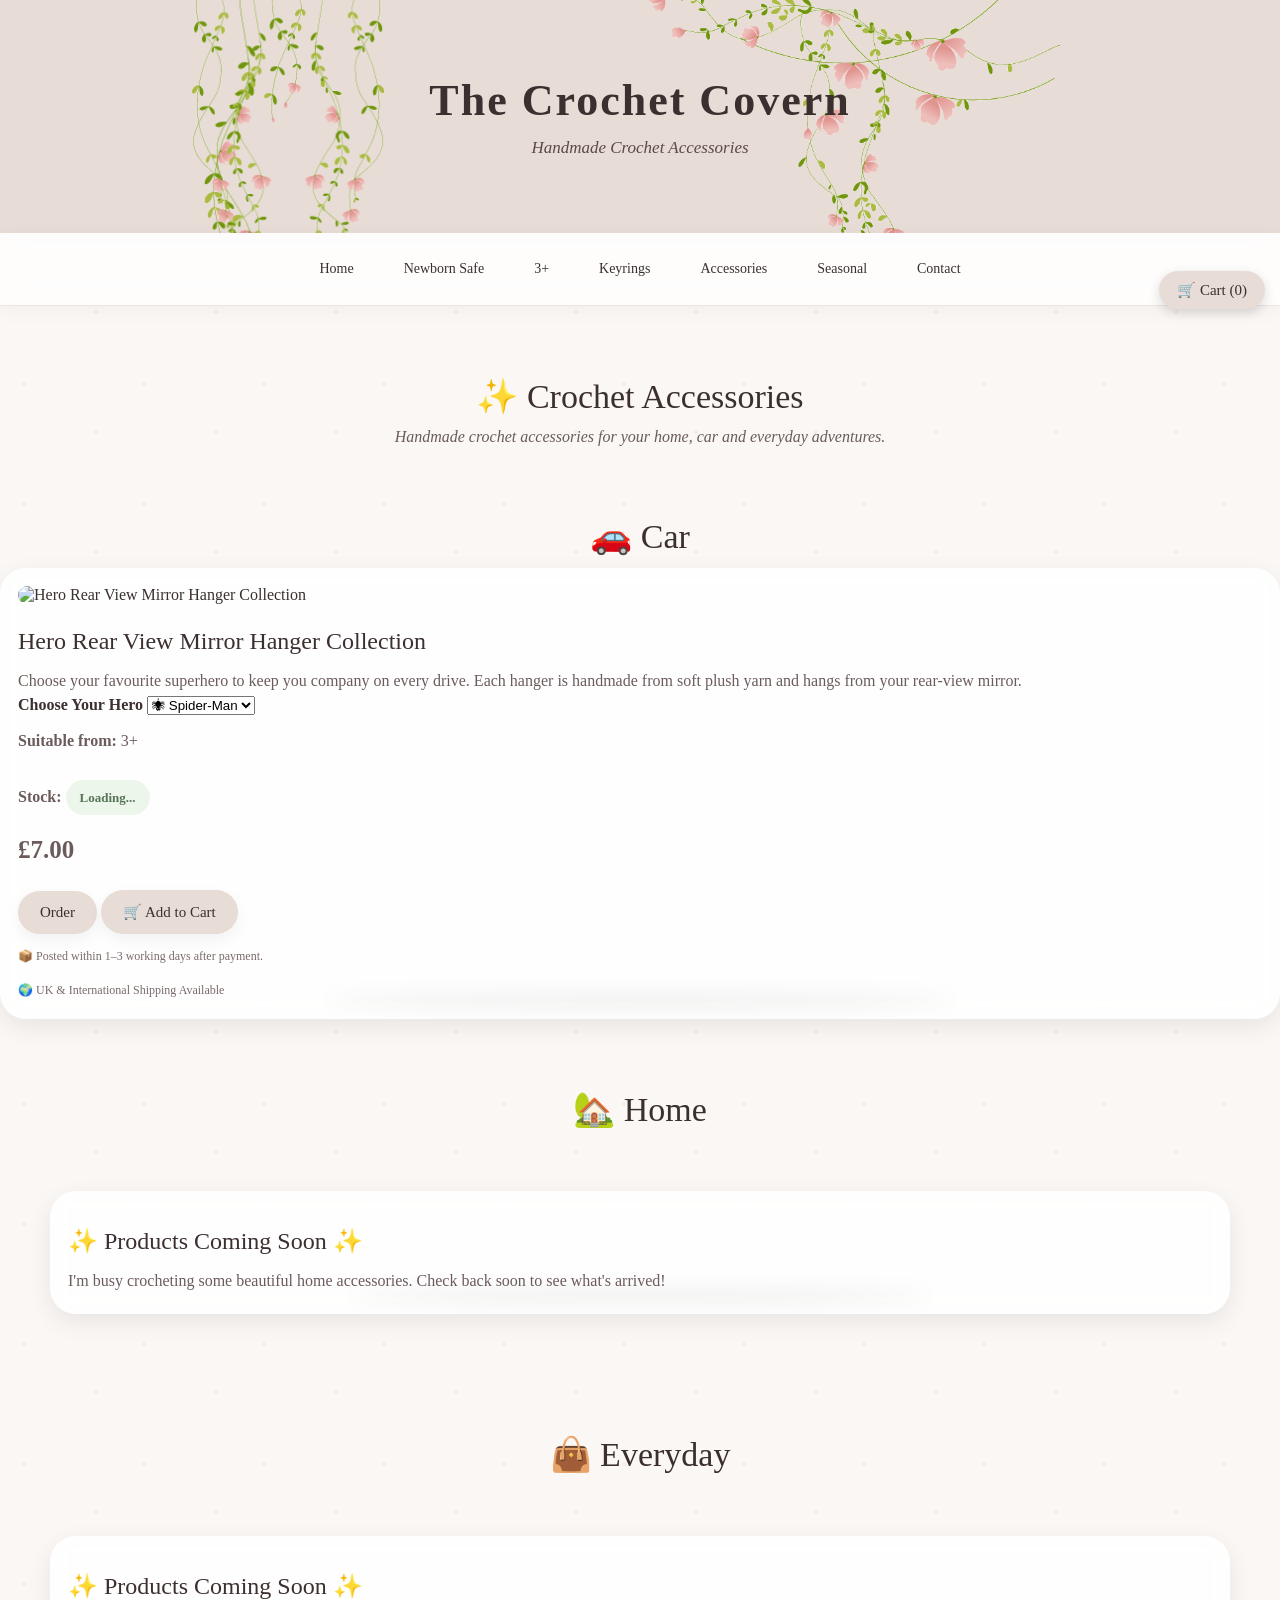
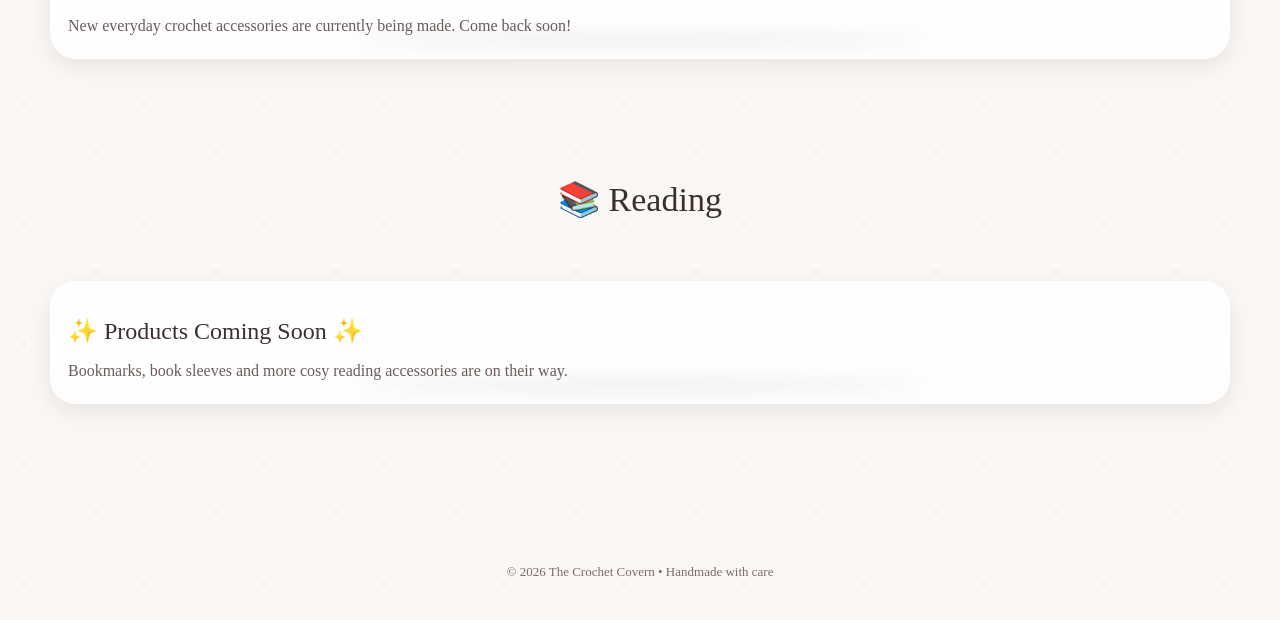
==== accessories.html @ 32dabb4d "accessories.html" ====
<!DOCTYPE html>
<html lang="en">
<head>
<meta charset="UTF-8">
<meta name="viewport" content="width=device-width, initial-scale=1.0">
<title>Accessories | The Crochet Covern</title>

<link rel="stylesheet" href="style.css">
<link rel="manifest" href="manifest.json">
<meta name="theme-color" content="#e8dcd6">

<script src="script.js" defer></script>
</head>

<body>

<header>
  <h1>The Crochet Covern</h1>
  <p>Handmade Crochet Accessories</p>
</header>

<nav>
  <a href="index.html">Home</a>
  <a href="newborn.html">Newborn Safe</a>
  <a href="toys.html">3+</a>
  <a href="keyrings.html">Keyrings</a>
  <a href="accessories.html">Accessories</a>
  <a href="seasonal.html">Seasonal</a>
  <a href="contact.html">Contact</a>

  <button class="btn cart-btn" onclick="openCart()">
    🛒 Cart (<span id="cartCount">0</span>)
  </button>
</nav>

<h2 class="section-title">✨ Crochet Accessories</h2>

<p class="section-note">
Handmade crochet accessories for your home, car and everyday adventures.
</p>

<!-- ========================= -->
<!-- CAR -->
<!-- ========================= -->

<h2 class="section-title">🚗 Car</h2>

<div class="card">

<div class="photo-slider">

<img
id="heroDisplayImage"
src="images/hero-collection.jpg"
alt="Hero Rear View Mirror Hanger Collection">

</div>

<h3>Hero Rear View Mirror Hanger Collection</h3>

<p>
Choose your favourite superhero to keep you company on every drive.
Each hanger is handmade from soft plush yarn and hangs from your rear-view mirror.
</p>

<label><strong>Choose Your Hero</strong></label>

<select
id="heroSelect"
class="variation-select"
onchange="updateHeroVariation(this)">

<option
value="Spider-Man Rear View Mirror Hanger"
data-image="images/spiderman-hanger.jpg">
🕷 Spider-Man
</option>

<option
value="Batman Rear View Mirror Hanger"
data-image="images/batman-hanger.jpg">
🦇 Batman
</option>

</select>

<p><strong>Suitable from:</strong> 3+</p>

<p><strong>Stock:</strong>

<span
id="heroStock"
class="stock-badge">
Loading...
</span>

</p>

<p class="price">£7.00</p>

<button
id="heroOrder"
class="btn">
Order
</button>

<button
id="heroCart"
class="btn">
🛒 Add to Cart
</button>

<p style="font-size:12px;color:#7a6a6a;">
📦 Posted within 1–3 working days after payment.
</p>

<p style="font-size:12px;color:#7a6a6a;">
🌍 UK & International Shipping Available
</p>

</div>

</section>

<!-- ========================= -->
<!-- HOME -->
<!-- ========================= -->

<h2 class="section-title">🏡 Home</h2>

<section class="products">

<div class="card">

<h3>✨ Products Coming Soon ✨</h3>

<p>
I'm busy crocheting some beautiful home accessories.
Check back soon to see what's arrived!
</p>

</div>

</section>

<!-- ========================= -->
<!-- EVERYDAY -->
<!-- ========================= -->

<h2 class="section-title">👜 Everyday</h2>

<section class="products">

<div class="card">

<h3>✨ Products Coming Soon ✨</h3>

<p>
New everyday crochet accessories are currently being made.
Come back soon!
</p>

</div>

</section>

<!-- ========================= -->
<!-- READING -->
<!-- ========================= -->

<h2 class="section-title">📚 Reading</h2>

<section class="products">

<div class="card">

<h3>✨ Products Coming Soon ✨</h3>

<p>
Bookmarks, book sleeves and more cosy reading accessories are on their way.
</p>

</div>

</section>

<footer>
© 2026 The Crochet Covern • Handmade with care
</footer>

<!-- ========================= -->
<!-- ORDER MODAL -->
<!-- ========================= -->

<div id="orderModal" class="order-modal">
  <div class="order-box">

    <button class="close-modal" onclick="closeOrderModal()">×</button>

    <span class="handmade">Handmade by Melodie</span>

    <img id="modalImage" class="modal-product-img" alt="Selected crochet product">

    <h2 id="modalProductName"></h2>

    <p id="modalPrice" class="price"></p>

    <p class="order-detail">
      <strong>Suitable from:</strong>
      <span id="modalSuitable"></span>
    </p>

    <p class="order-detail">
      <strong>Stock:</strong>
      <span id="modalStock"></span>
    </p>

    <form id="checkoutForm">

      <input type="hidden" name="Product" id="orderFormProduct">
      <input type="hidden" name="Price" id="orderFormPrice">
      <input type="hidden" name="SumUp Link" id="orderFormSumUp">

      <input type="text" name="Full Name" placeholder="Full name" required>

      <input type="email" name="Email" placeholder="Email address" required>

      <input type="text" name="Address" placeholder="Address" required>

      <input type="text" name="Town or City" placeholder="Town / City" required>

      <input type="text" name="Postcode" placeholder="Postcode" required>

      <textarea name="Order Notes" placeholder="Order notes, colour choice, or delivery notes"></textarea>

      <div class="order-actions">

        <button class="btn pay-btn" type="submit">
          🛒 Continue to Payment
        </button>

        <button class="btn contact-btn" type="button" onclick="contactOrder()">
          💌 Contact Melodie
        </button>

        <button class="btn cancel-btn" type="button" onclick="closeOrderModal()">
          Continue Shopping
        </button>

      </div>

    </form>

  </div>
</div>

<!-- ========================= -->
<!-- CART -->
<!-- ========================= -->

<div id="cartModal" class="order-modal">

<div class="order-box">

<button class="close-modal" onclick="closeCart()">×</button>

<span class="handmade">
Your Basket
</span>

<h2>
Shopping Cart
</h2>

<div id="cartItems"></div>

<p class="price">
Total:
<span id="cartTotal">£0.00</span>
</p>

<div class="order-actions">

<button class="btn pay-btn" onclick="checkoutCart()">
🛒 Checkout
</button>

<button class="btn" onclick="clearCart()">
🗑 Empty Basket
</button>

<button class="btn cancel-btn" onclick="closeCart()">
Continue Shopping
</button>

</div>

</div>

</div>

</body>
</html>
---- style.css ----
/*==================================================
            THE CROCHET COVERN
        Handmade Crafts by Melodie ❤
==================================================*/


/*==================================================
                COLOUR PALETTE
==================================================*/

:root{

--background:#faf7f5;

--header:#e8dcd6;

--card:#ffffff;

--text:#3b2f2f;

--subtext:#6b5b5b;

--accent:#a67c7c;

--button:#e8dcd6;

--button-hover:#ddcdc6;

--green:#d7e6d6;

--green-dark:#a8c0a5;

--sale:#d98080;

--shadow:0 8px 24px rgba(0,0,0,.08);

--shadow-hover:0 18px 40px rgba(0,0,0,.14);

--radius:18px;

}


/*==================================================
                WEBSITE RESET
==================================================*/

*{

margin:0;

padding:0;

box-sizing:border-box;

}

html{

scroll-behavior:smooth;

}

body{

font-family:Georgia,serif;

color:var(--text);

background:

radial-gradient(circle at 20% 20%,#f5ece8 2px,transparent 2px),

radial-gradient(circle at 80% 60%,#f5ece8 2px,transparent 2px),

var(--background);

background-size:120px 120px;

overflow-x:hidden;

animation:pageFade 1.2s ease;

}


/*==================================================
            PAGE FADE
==================================================*/

@keyframes pageFade{

from{

opacity:0;

transform:translateY(18px);

}

to{

opacity:1;

transform:translateY(0);

}

}


/*==================================================
            LOADING SCREEN
==================================================*/

#loader{

position:fixed;

inset:0;

background:var(--background);

display:flex;

flex-direction:column;

justify-content:center;

align-items:center;

z-index:999999;

overflow:hidden;

animation:loaderFade 1s ease forwards;

animation-delay:2s;

}


/* floating sparkles */

#loader::before{

content:"";

position:absolute;

width:700px;

height:700px;

border-radius:50%;

background:

radial-gradient(#ffffff 2px,transparent 3px);

background-size:40px 40px;

opacity:.25;

animation:sparkleRotate 30s linear infinite;

}


/* logo */

#loaderLogo{

width:180px;

opacity:0;

filter:drop-shadow(0 10px 25px rgba(0,0,0,.12));

animation:

logoAppear 1.4s ease forwards,

logoFloat 2.2s ease-in-out infinite,

logoFlyAway 1.8s ease forwards;

animation-delay:

0s,

1.4s,

2s;

}


/* title */

#loader h1{

margin-top:18px;

font-size:42px;

letter-spacing:2px;

color:var(--text);

opacity:0;

animation:fadeUp .8s ease forwards;

animation-delay:1.2s;

}


/* subtitle */

#loader p{

margin-top:10px;

font-style:italic;

color:#7a6a6a;

opacity:0;

animation:fadeUp .8s ease forwards;

animation-delay:1.6s;

}
/*==================================================
                LOADER ANIMATIONS
==================================================*/

@keyframes fadeUp{

from{

opacity:0;

transform:translateY(15px);

}

to{

opacity:1;

transform:translateY(0);

}

}

@keyframes logoAppear{

0%{

opacity:0;

transform:scale(.45) rotate(-8deg);

}

100%{

opacity:1;

transform:scale(1);

}

}

@keyframes logoFloat{

0%{

transform:translateY(0px);

}

50%{

transform:translateY(-10px);

}

100%{

transform:translateY(0px);

}

}

@keyframes logoFlyAway{

0%{

opacity:1;

transform:scale(1);

}

100%{

opacity:0;

transform:

translate(-44vw,-34vh)

scale(.08)

rotate(-25deg);

}

}

@keyframes loaderFade{

to{

opacity:0;

visibility:hidden;

}

}

@keyframes sparkleRotate{

from{

transform:rotate(0deg);

}

to{

transform:rotate(360deg);

}

}


/*==================================================
                HEADER
==================================================*/

header{

background:var(--header);

padding:75px 20px;

text-align:center;

position:relative;

overflow:hidden;

box-shadow:0 4px 18px rgba(0,0,0,.04);

}


/*==================================================
          LEFT VINE
==================================================*/

header::before{

content:"";

position:absolute;

left:15%;

top:-10px;

width:1500px;

height:700px;

background:url("left-vine_transparent.png") no-repeat;

background-size:contain;

pointer-events:none;

opacity:.95;

transform-origin:top center;

animation:vineLeft 9s ease-in-out infinite;

}


/*==================================================
          RIGHT VINE
==================================================*/

header::after{

content:"";

position:absolute;

right:1%;

top:-10px;

width:1480px;

height:900px;

background:url("right-vine_transparent.png") no-repeat;

background-size:contain;

pointer-events:none;

opacity:.95;

transform-origin:top center;

animation:vineRight 10s ease-in-out infinite;

}


/*==================================================
      GENTLE VINE SWAY
==================================================*/

@keyframes vineLeft{

0%{

transform:rotate(0deg);

}

50%{

transform:rotate(1deg);

}

100%{

transform:rotate(0deg);

}

}

@keyframes vineRight{

0%{

transform:rotate(0deg);

}

50%{

transform:rotate(-1deg);

}

100%{

transform:rotate(0deg);

}

}


/*==================================================
        HEADER CONTENT
==================================================*/

header h1,

header p{

position:relative;

z-index:5;

}

header h1{

font-size:44px;

letter-spacing:2px;

margin-bottom:12px;

}

header p{

font-style:italic;

font-size:17px;

color:#5a4a4a;

}


/*==================================================
          NAVIGATION BAR
==================================================*/

nav{

position:sticky;

top:0;

z-index:999;

display:flex;

justify-content:center;

gap:14px;

padding:18px;

background:rgba(255,255,255,.72);

backdrop-filter:blur(14px);

border-bottom:1px solid #ece6e2;

box-shadow:

0 4px 20px rgba(0,0,0,.04);

}


/*==================================================
        NAV LINKS
==================================================*/

nav a{

text-decoration:none;

color:var(--text);

padding:10px 18px;

border-radius:50px;

transition:.35s;

font-size:14px;

}

nav a:hover{

background:white;

transform:translateY(-2px);

box-shadow:

0 8px 18px rgba(0,0,0,.08);

}
/*==================================================
                HERO SECTIONS
==================================================*/

.hero{
padding:90px 20px;
text-align:center;
animation:fadeHero 1.2s ease;
}

.hero h2{

font-size:34px;

margin-bottom:18px;

font-weight:normal;

}

.hero p{

max-width:760px;

margin:auto;

line-height:1.9;

color:var(--subtext);

font-size:16px;

}


/*==================================================
                FADE HERO
==================================================*/

@keyframes fadeHero{

from{

opacity:0;

transform:translateY(25px);

}

to{

opacity:1;

transform:translateY(0);

}

}


/*==================================================
            SECTION TITLES
==================================================*/

.section-title{

font-size:34px;

text-align:center;

margin-top:70px;

margin-bottom:12px;

font-weight:normal;

}

.section-note{

text-align:center;

color:var(--subtext);

font-style:italic;

margin-bottom:20px;

}


/*==================================================
            PRODUCT GRID
==================================================*/

.products{

display:grid;

grid-template-columns:

repeat(auto-fit,minmax(280px,1fr));

gap:32px;

padding:50px;

}


/*==================================================
            PRODUCT CARDS
==================================================*/

.card{

position:relative;

background:rgba(255,255,255,.88);

backdrop-filter:blur(10px);

border-radius:26px;

padding:18px;

overflow:hidden;

box-shadow:var(--shadow);

transition:

transform .45s,

box-shadow .45s,

background .45s;

}


/*==================================================
            CARD HOVER
==================================================*/

.card:hover{

transform:

translateY(-10px)

scale(1.02);

box-shadow:

var(--shadow-hover);

background:white;

}


/*==================================================
        SHADOW STRETCH EFFECT
==================================================*/

.card::after{

content:"";

position:absolute;

left:50%;

bottom:10px;

width:70%;

height:16px;

background:

rgba(0,0,0,.08);

filter:blur(14px);

border-radius:50%;

transform:

translateX(-50%)

scale(.7);

transition:.45s;

z-index:-1;

}

.card:hover::after{

transform:

translateX(-50%)

scale(1);

opacity:.7;

}


/*==================================================
            PRODUCT IMAGES
==================================================*/

.card img{

width:100%;

border-radius:18px;

transition:

transform .6s ease,

filter .6s ease;

}


/*==================================================
            IMAGE HOVER
==================================================*/

.card:hover img{

transform:scale(1.06);

filter:brightness(1.03);

}


/*==================================================
            PRODUCT TITLES
==================================================*/

.card h3{

margin-top:18px;

font-size:24px;

font-weight:normal;

}


/*==================================================
            PRODUCT TEXT
==================================================*/

.card p{

margin-top:12px;

line-height:1.8;

color:var(--subtext);

}


/*==================================================
            PRICE
==================================================*/

.price{

margin-top:18px;

font-size:25px;

font-weight:bold;

color:var(--accent);

transition:.4s;

}

.card:hover .price{

transform:scale(1.08);

}


/*==================================================
            SALE PRICE
==================================================*/

.sale-price{

color:#cb6767;

font-size:28px;

font-weight:bold;

}


/*==================================================
            SALE RIBBON
==================================================*/

.sale-tag{

position:absolute;

top:18px;

right:-45px;

background:#cb6767;

color:white;

padding:8px 55px;

font-size:13px;

font-weight:bold;

transform:rotate(40deg);

letter-spacing:1px;

box-shadow:

0 8px 18px rgba(0,0,0,.12);

}


/*==================================================
            STOCK BADGE
==================================================*/

.stock-badge{

display:inline-block;

margin-top:12px;

padding:

6px 14px;

border-radius:50px;

background:#edf6ea;

color:#567556;

font-size:13px;

font-weight:bold;

}
/*==================================================
                BUTTONS
==================================================*/

.btn{

display:inline-block;

margin-top:18px;

padding:13px 22px;

background:var(--button);

border:none;

border-radius:50px;

cursor:pointer;

text-decoration:none;

font-family:Georgia,serif;

font-size:15px;

color:var(--text);

transition:

all .35s ease;

box-shadow:

0 6px 16px rgba(0,0,0,.05);

position:relative;

overflow:hidden;

}



/* soft shine */

.btn::before{

content:"";

position:absolute;

top:0;

left:-120%;

width:70%;

height:100%;

background:

linear-gradient(

90deg,

transparent,

rgba(255,255,255,.65),

transparent);

transition:.7s;

}



.btn:hover::before{

left:140%;

}


.btn:hover{

background:var(--button-hover);

transform:

translateY(-3px)

scale(1.03);

box-shadow:

0 14px 28px rgba(0,0,0,.12);

}

.btn:active{

transform:scale(.93);

transition:.08s;

}


/*==================================================
            PHOTO SLIDER
==================================================*/

.photo-slider{

display:flex;

gap:14px;

overflow-x:auto;

scroll-snap-type:x mandatory;

scroll-behavior:smooth;

padding-bottom:6px;

}



.photo-slider::-webkit-scrollbar{

height:7px;

}



.photo-slider::-webkit-scrollbar-thumb{

background:#e7d8d2;

border-radius:20px;

}



.photo-slider img{

min-width:100%;

scroll-snap-align:center;

}


/*==================================================
            PRODUCT POPUP
==================================================*/

body.modal-open{

overflow:hidden;

}



.order-modal{

display:none;

position:fixed;

inset:0;

background:rgba(38,31,31,.35);

backdrop-filter:blur(7px);

z-index:999999;

justify-content:center;

align-items:center;

padding:24px;

animation:fadeModal .35s;

}



.order-box{

position:relative;

background:#fffdfc;

width:100%;

max-width:430px;

padding:28px;

border-radius:30px;

box-shadow:

0 30px 60px rgba(0,0,0,.18);

text-align:center;

animation:popupBounce .35s;

overflow:hidden;

}



/* stitched border */

.order-box::before{

content:"";

position:absolute;

inset:10px;

border:2px dashed #ead8d2;

border-radius:22px;

pointer-events:none;

}



/* handmade badge */

.handmade{

display:inline-block;

margin-top:14px;

padding:7px 18px;

background:#edf6ea;

border-radius:50px;

font-size:13px;

font-weight:bold;

color:#577257;

}



/* popup image */

.modal-product-img{

width:210px;

height:210px;

object-fit:cover;

border-radius:22px;

margin-bottom:14px;

box-shadow:

0 12px 28px rgba(0,0,0,.10);

transition:.5s;

}



.modal-product-img:hover{

transform:scale(1.04);

}



/* popup headings */

.order-box h2{

margin:12px 0;

font-size:31px;

font-weight:normal;

}



.order-detail{

margin-top:10px;

font-size:15px;

color:var(--subtext);

}



/*==================================================
        POPUP BUTTONS
==================================================*/

.order-actions{

display:grid;

gap:12px;

margin-top:25px;

}



.pay-btn{

background:#dbead9;

}



.pay-btn:hover{

background:#cfe4cc;

}



.contact-btn{

background:#efe3de;

}



.cancel-btn{

background:#f5f2f1;

}



/*==================================================
            CLOSE BUTTON
==================================================*/

.close-modal{

position:absolute;

top:14px;

right:18px;

background:none;

border:none;

font-size:28px;

cursor:pointer;

transition:.3s;

}



.close-modal:hover{

transform:rotate(90deg);

}



/*==================================================
        MODAL ANIMATIONS
==================================================*/

@keyframes popupBounce{

0%{

transform:

scale(.85)

translateY(25px);

opacity:0;

}



70%{

transform:scale(1.03);

}



100%{

transform:scale(1);

opacity:1;

}

}



@keyframes fadeModal{

from{

opacity:0;

}

to{

opacity:1;

}

}



/*==================================================
            FOOTER
==================================================*/

footer{

margin-top:70px;

padding:40px;

text-align:center;

font-size:13px;

color:#7a6a6a;

}



/*==================================================
            MOBILE
==================================================*/

@media(max-width:900px){

.products{

grid-template-columns:1fr;

padding:22px;

}

header::before{

left:-320px;

width:1200px;

}

header::after{

right:-470px;

width:1250px;

}

.hero{

padding:60px 18px;

}

.hero h2{

font-size:29px;

}

.order-box{

padding:20px;

}

.modal-product-img{

width:170px;

height:170px;

}

}
/*==================================================
            CROCHET HOOK CURSOR
==================================================*/

a,
button,
.btn,
.card,
.card img,
nav a,
.close-modal,
.order-actions button {
  cursor: url("crochet-hook-cursor.png") 4 4, pointer;
}

/*==================================================
            CHECKOUT FORM
==================================================*/

#checkoutForm {
  display: grid;
  gap: 10px;
  margin-top: 15px;
}

#checkoutForm input,
#checkoutForm textarea {
  width: 100%;
  padding: 11px;
  border: 1px solid #ead8d2;
  border-radius: 12px;
  font-family: Georgia, serif;
  background: #fffaf8;
  color: #3b2f2f;
}

#checkoutForm textarea {
  min-height: 75px;
  resize: vertical;
}
/* FLOATING CART BUTTON */

.cart-btn {
  position: fixed;
  top: 20px;
  right: 15px;
  z-index: 999;

  border-radius: 30px;
  padding: 10px 18px;

  box-shadow: 0 4px 12px rgba(0,0,0,0.15);
}


.info-box {
  background:#faf7f5;
  padding:18px;
  border-radius:18px;
}

.info-row {
  margin-bottom:14px;
}

.info-row label {
  display:block;
  font-size:13px;
  color:#7a6a6a;
  margin-bottom:4px;
}

.info-row span {
  font-size:16px;
  font-weight:bold;
  color:#3b2f2f;
}


.stats-grid {
  display:grid;
  grid-template-columns:repeat(3,1fr);
  gap:15px;
  margin-bottom:25px;
}

.stat-card {
  background:#fffdfc;
  border:2px solid #ead8d2;
  border-radius:22px;
  padding:20px;
  text-align:center;
  box-shadow:0 5px 15px rgba(0,0,0,0.08);
}

.stat-card h2 {
  margin:0;
  font-size:32px;
  color:#5f4b45;
}


.item-box {
  background:#faf7f5;
  padding:18px;
  border-radius:18px;
}

.order-item {
  margin-bottom:14px;
  font-size:16px;
}

.order-price {
  color:#7a6a6a;
  margin-left:25px;
}

.total-box {
  background:#edf6ea;
  padding:15px;
  border-radius:18px;
  font-size:20px;
  margin-top:15px;
}


@media(max-width:700px){
.stats-grid{
grid-template-columns:1fr;
}
}

.fly-cart-img {
  position: fixed;
  width: 70px;
  height: 70px;
  object-fit: cover;
  border-radius: 18px;
  z-index: 99999999;
  pointer-events: none;
  transition: all 0.7s ease-in-out;
  box-shadow: 0 8px 20px rgba(0,0,0,0.25);
}
.sold-out-btn {
  opacity: 0.5;
  cursor: not-allowed;
  background:#b8aaa5 !important;
}


/* ===========================
   CART DESIGN
=========================== */

.cart-item{

display:flex;

align-items:center;

gap:16px;

padding:14px;

margin-bottom:14px;

background:#f8f3ef;

border-radius:18px;

box-shadow:0 4px 12px rgba(0,0,0,.08);

}

.cart-thumb{

width:60px;
            
height:60px;

object-fit:cover;

border-radius:16px;

flex-shrink:0;

}

.cart-info{
    flex:1;
    display:flex;
    flex-direction:column;
    gap:6px;
}

.cart-details strong{

font-size:16px;

color:#5f4b45;

}

.cart-price{

font-size:18px;

font-weight:bold;

color:#5f4b45;

}

.cart-remove{

background:#dca5a5;

color:white;

border:none;

padding:8px 14px;

border-radius:999px;

cursor:pointer;

font-weight:bold;

margin-left:auto;

transition:.25s;

}

.cart-remove:hover{

background:#c98f8f;

transform:translateY(-2px);

}
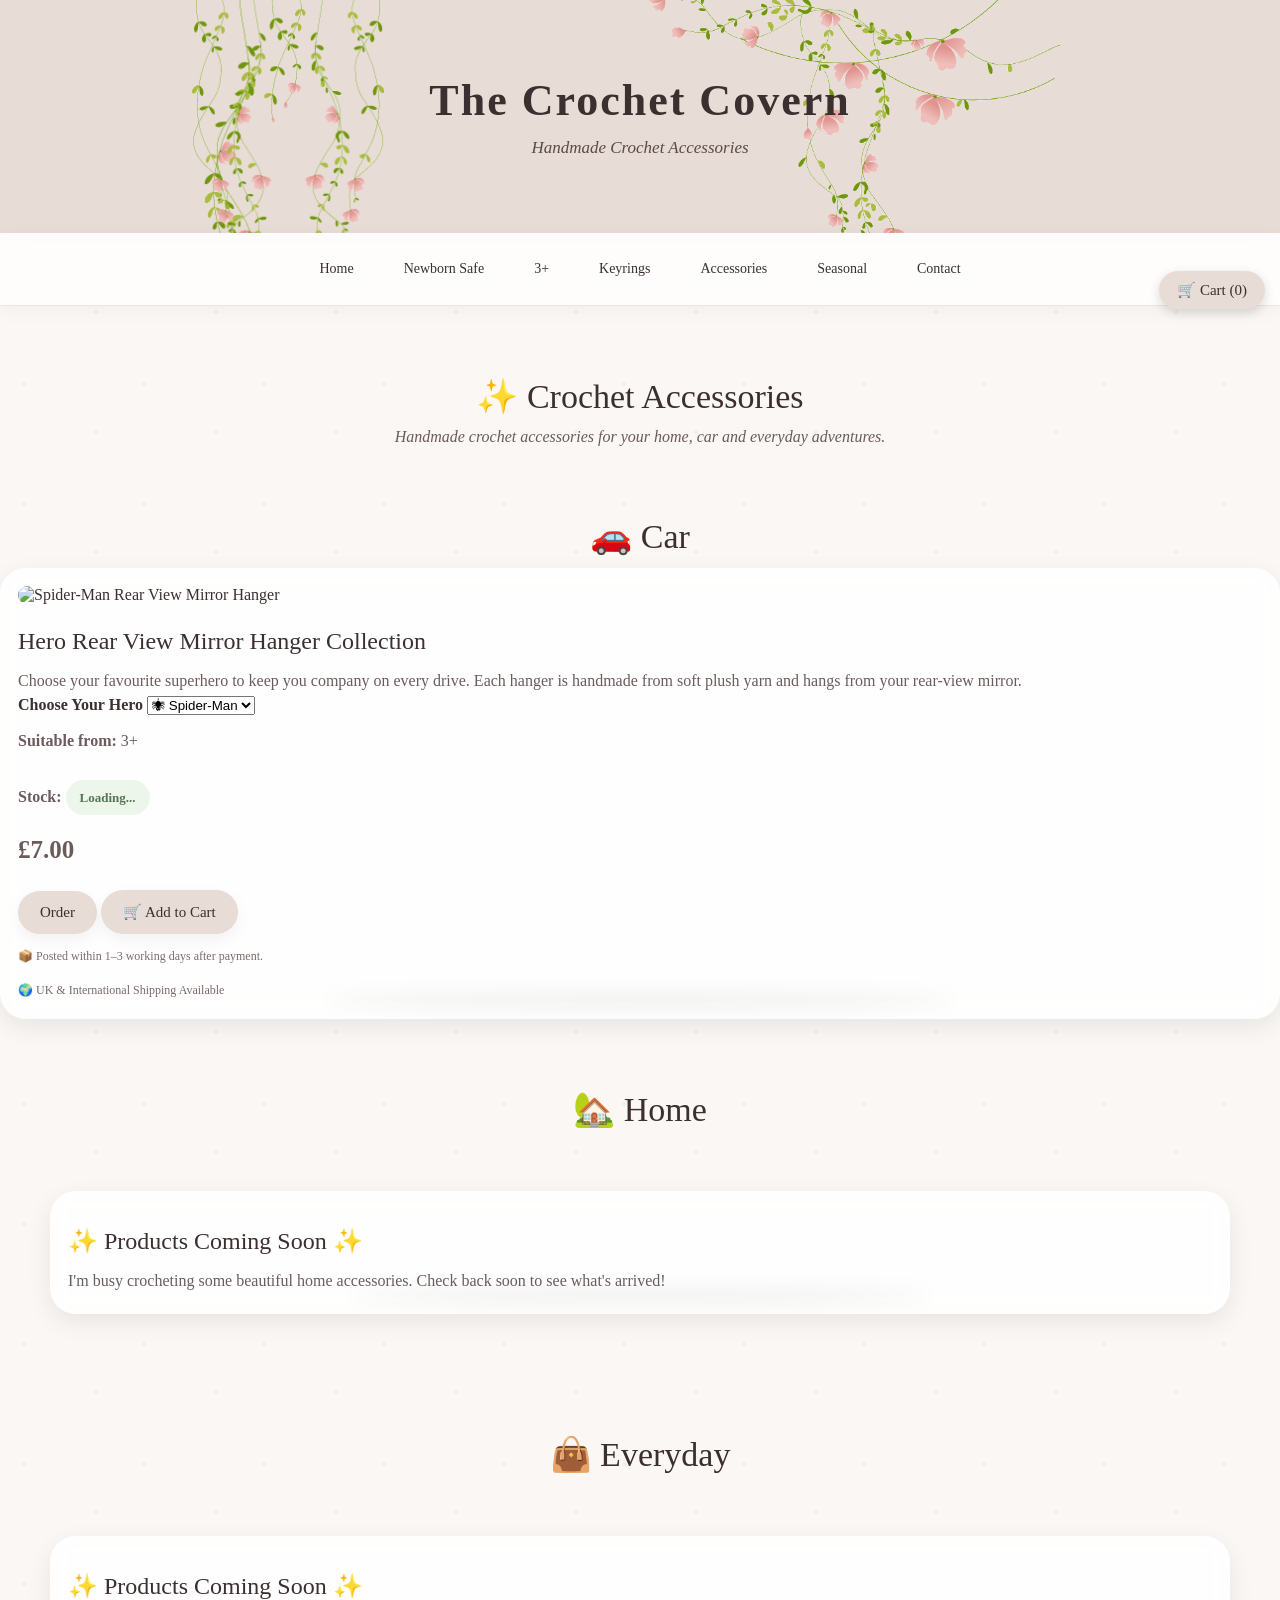
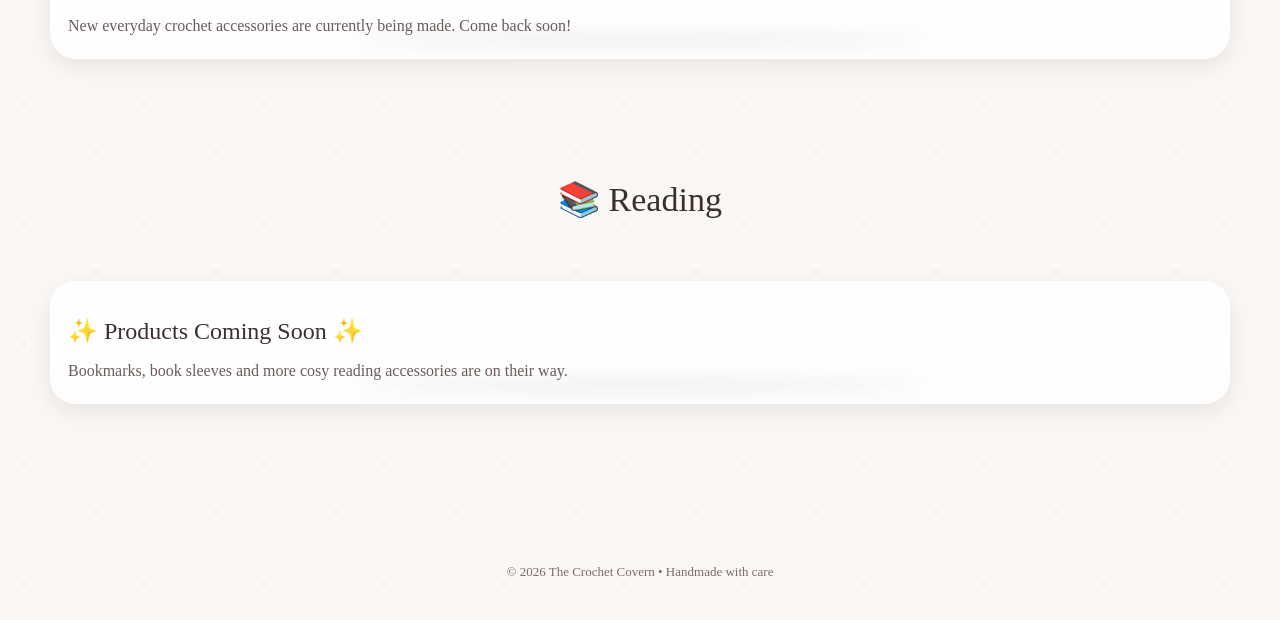
==== commit 0f874812: "accessories.html" ====
--- a/accessories.html
+++ b/accessories.html
@@ -66,7 +66,7 @@
 <label><strong>Choose Your Hero</strong></label>
 
 <select
-id="heroSelect"
+id="heroHangerSelect"
 class="variation-select"
 onchange="updateHeroVariation(this)">
 
@@ -99,13 +99,13 @@
 <p class="price">£7.00</p>
 
 <button
-id="heroOrder"
+id="heroHangerOrder"
 class="btn">
 Order
 </button>
 
 <button
-id="heroCart"
+id="heroHangerCart"
 class="btn">
 🛒 Add to Cart
 </button>
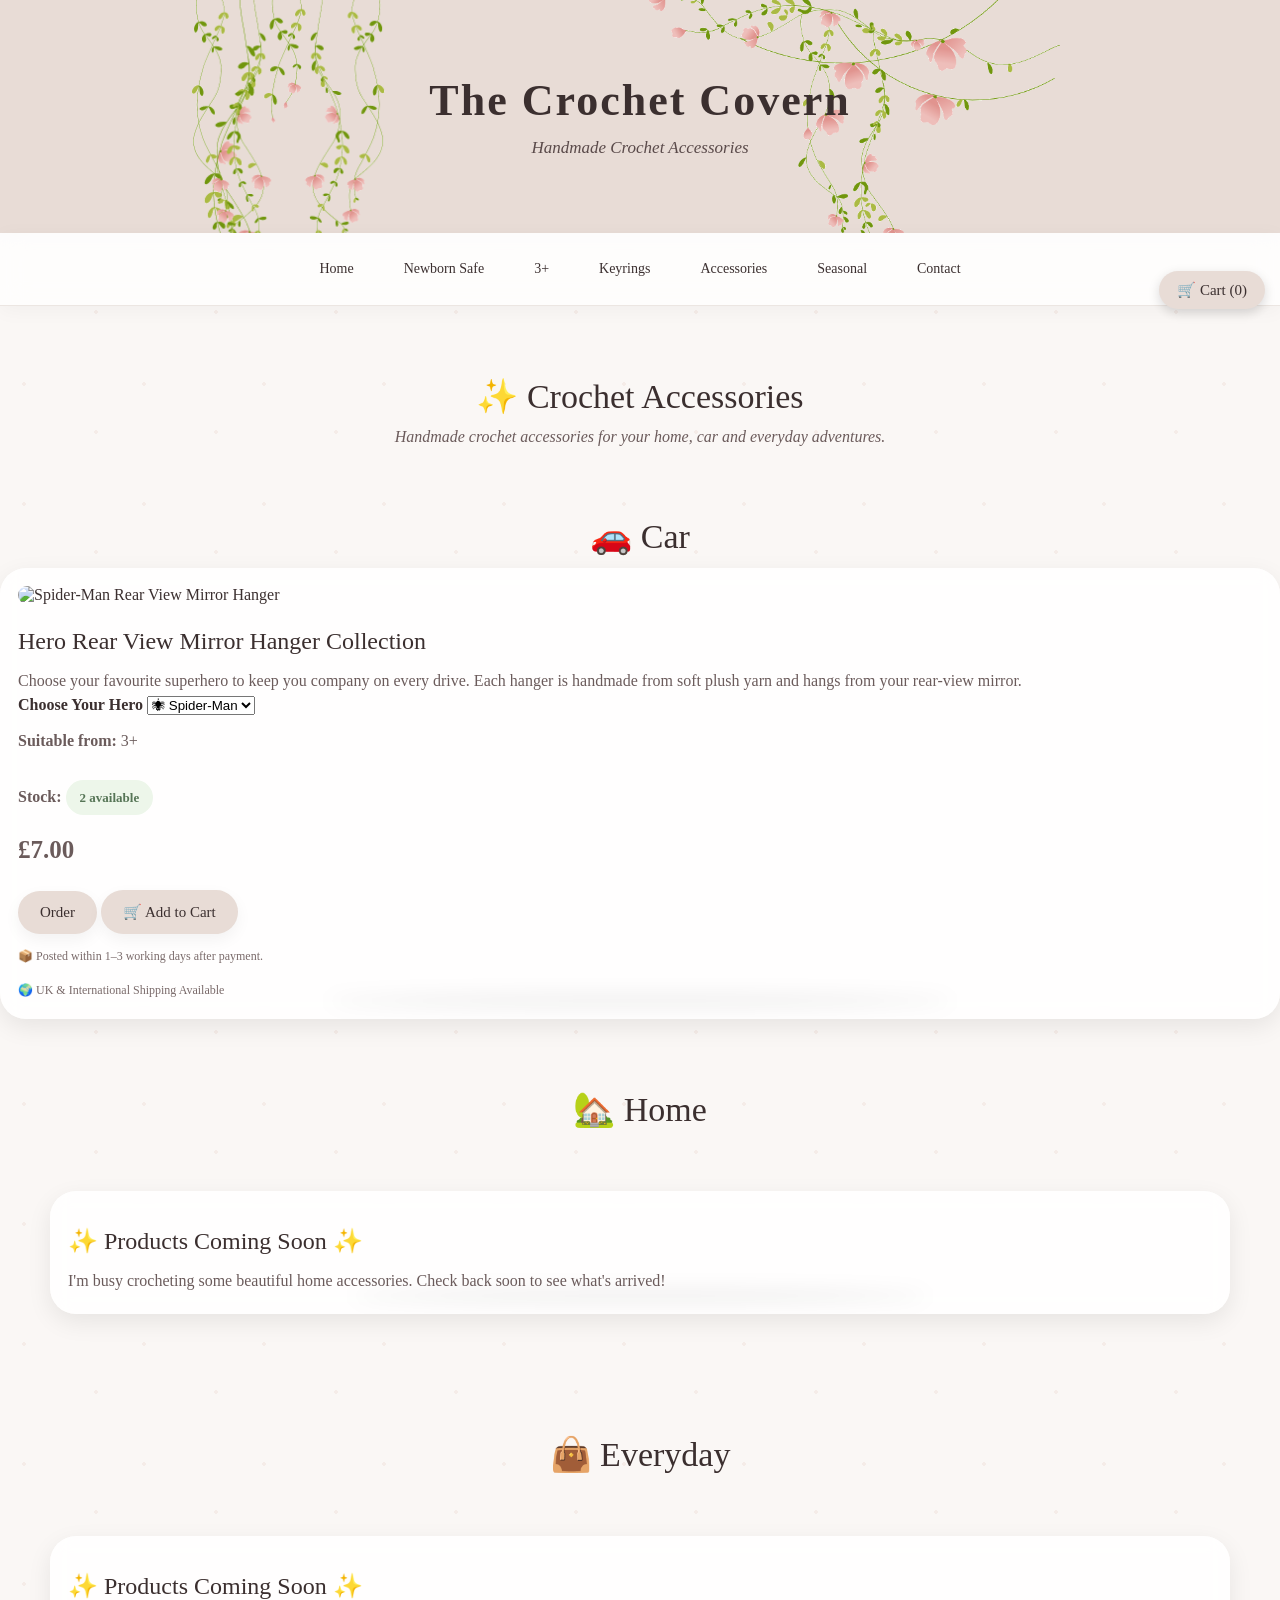
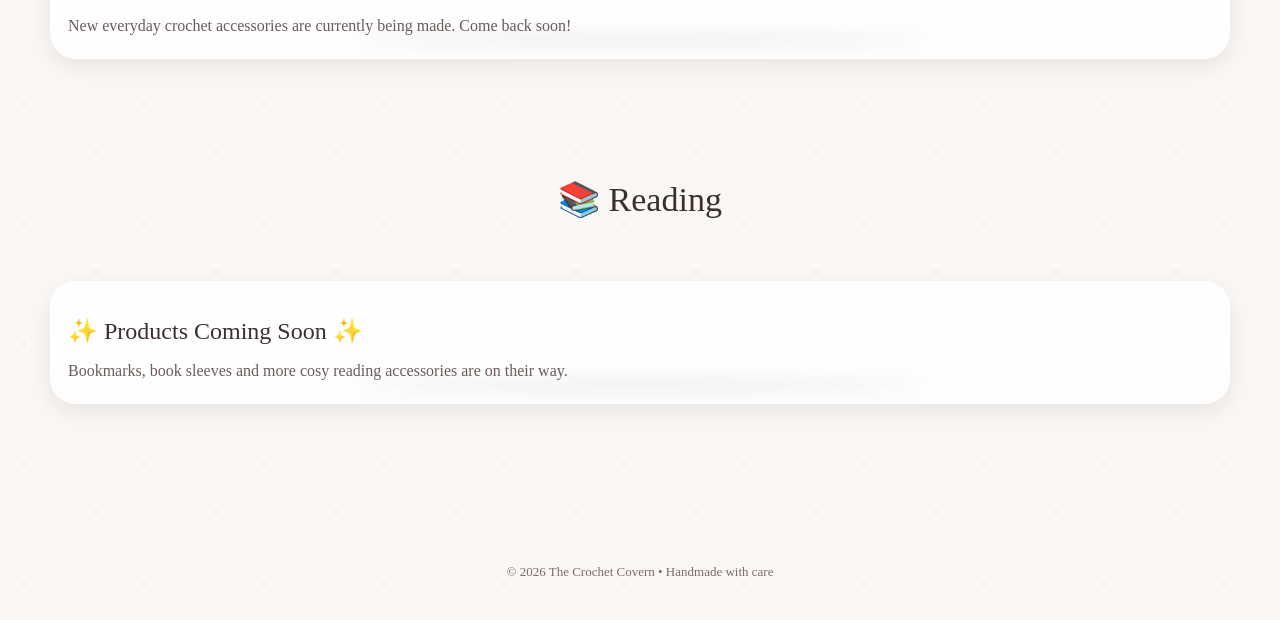
==== commit ff96f9b0: "accessories.html" ====
--- a/accessories.html
+++ b/accessories.html
@@ -91,7 +91,7 @@
 <span
 id="heroStock"
 class="stock-badge">
-Loading...
+2 available
 </span>
 
 </p>
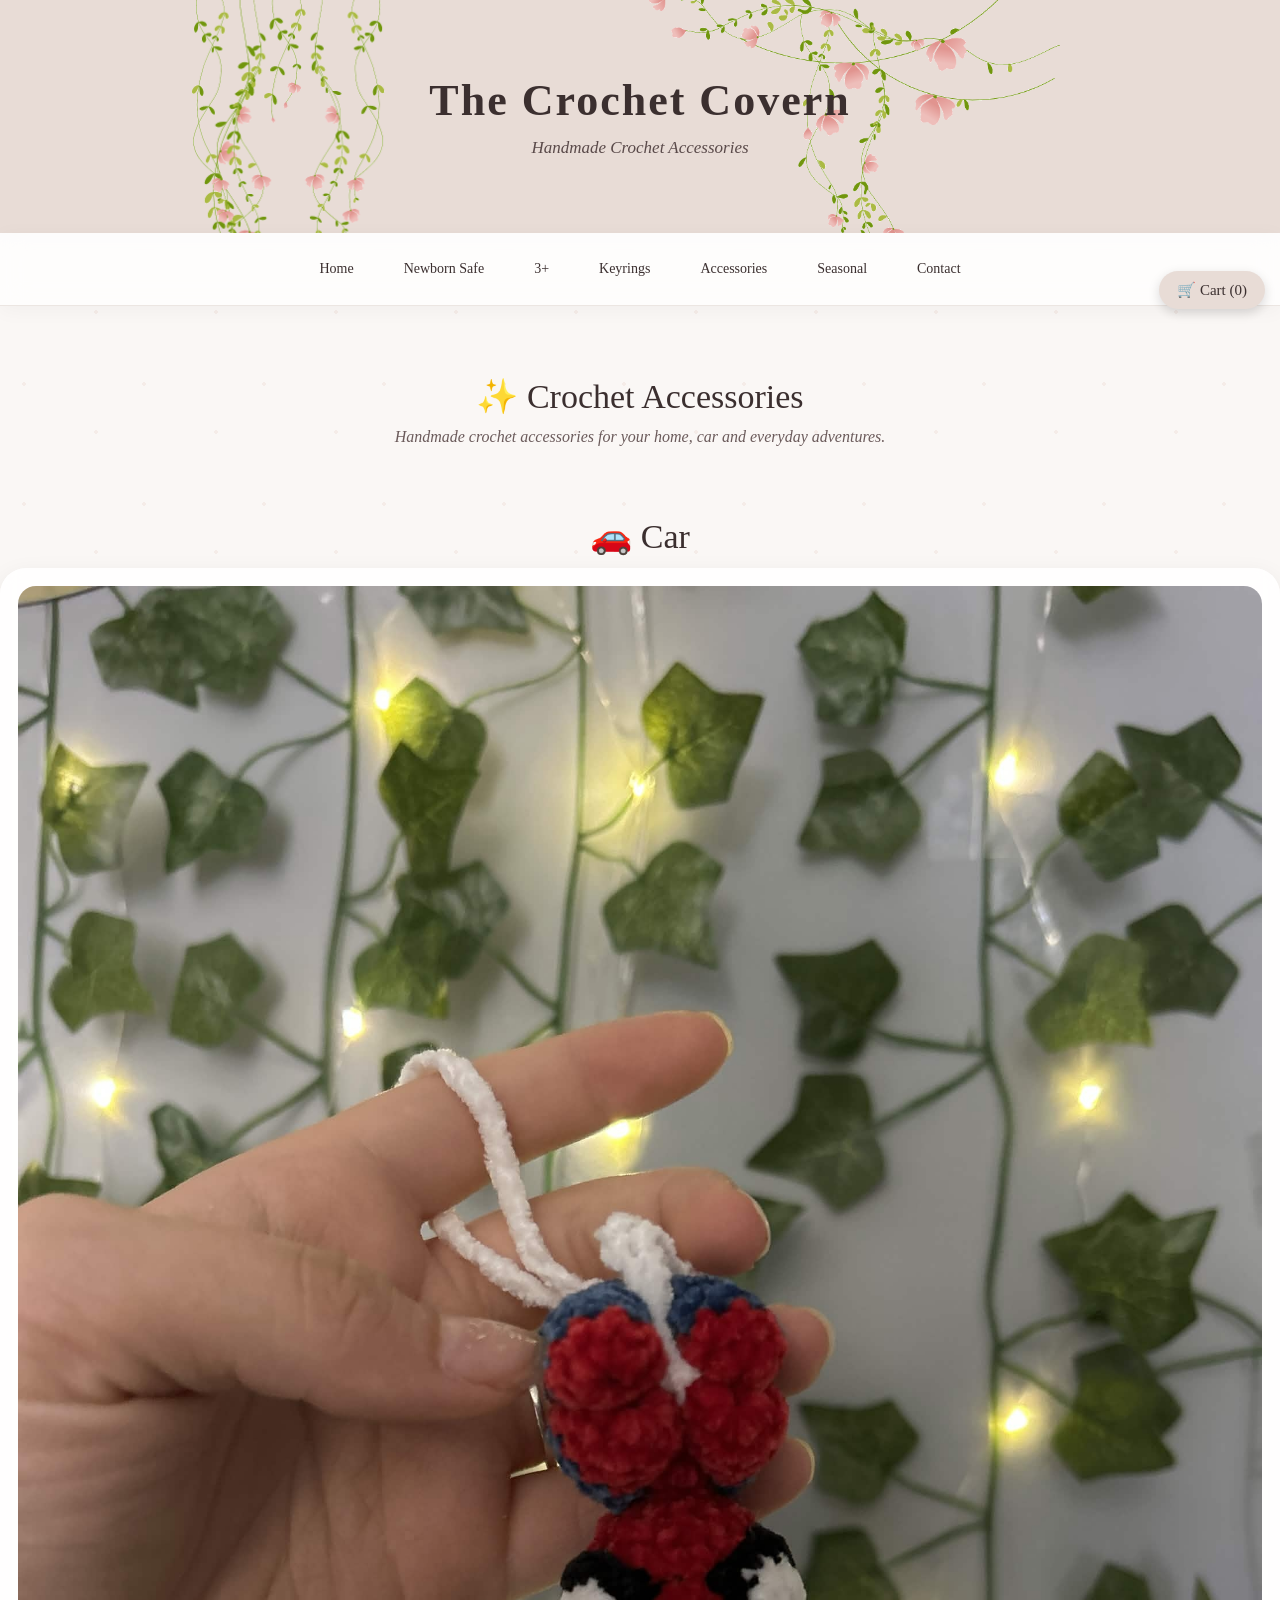
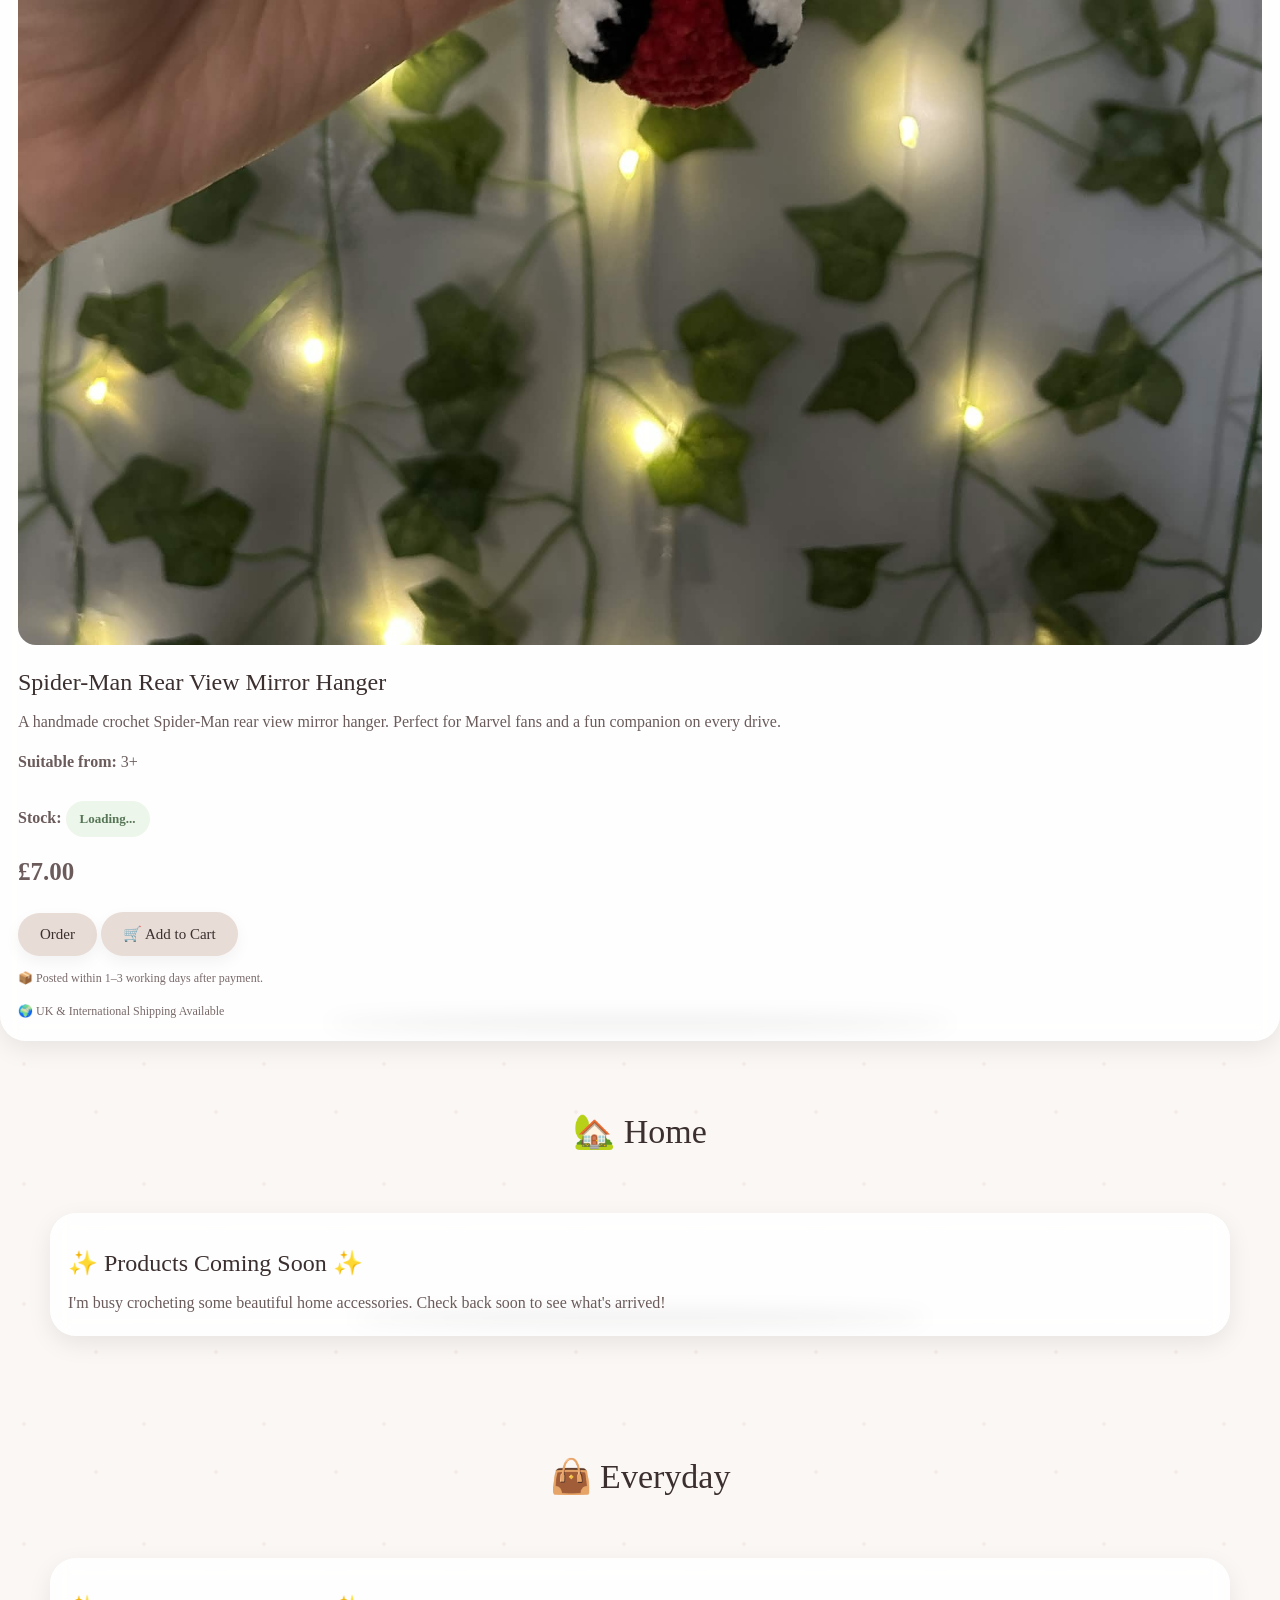
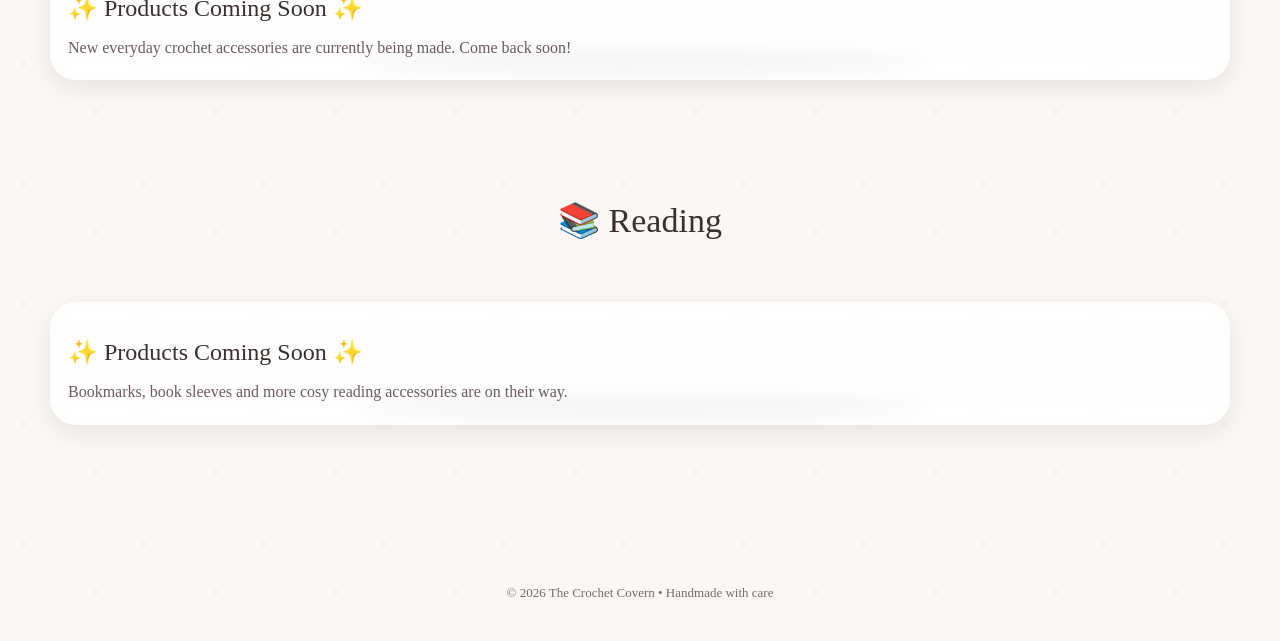
==== commit da0629cc: "accessories.html" ====
--- a/accessories.html
+++ b/accessories.html
@@ -48,65 +48,41 @@
 <div class="card">
 
 <div class="photo-slider">
-
-<img
-id="heroDisplayImage"
-src="images/hero-collection.jpg"
-alt="Hero Rear View Mirror Hanger Collection">
-
-</div>
-
-<h3>Hero Rear View Mirror Hanger Collection</h3>
-
-<p>
-Choose your favourite superhero to keep you company on every drive.
-Each hanger is handmade from soft plush yarn and hangs from your rear-view mirror.
-</p>
-
-<label><strong>Choose Your Hero</strong></label>
-
-<select
-id="heroHangerSelect"
-class="variation-select"
-onchange="updateHeroVariation(this)">
-
-<option
-value="Spider-Man Rear View Mirror Hanger"
-data-image="images/spiderman-hanger.jpg">
-🕷 Spider-Man
-</option>
-
-<option
-value="Batman Rear View Mirror Hanger"
-data-image="images/batman-hanger.jpg">
-🦇 Batman
-</option>
-
-</select>
+<img src="images/spiderman-hanger.jpg" alt="Spider-Man Rear View Mirror Hanger">
+</div>
+
+<h3>Spider-Man Rear View Mirror Hanger</h3>
+
+<p>
+A handmade crochet Spider-Man rear view mirror hanger.
+Perfect for Marvel fans and a fun companion on every drive.
+</p>
 
 <p><strong>Suitable from:</strong> 3+</p>
 
 <p><strong>Stock:</strong>
-
-<span
-id="heroStock"
-class="stock-badge">
-2 available
-</span>
-
+<span class="stock-badge">Loading...</span>
 </p>
 
 <p class="price">£7.00</p>
 
-<button
-id="heroHangerOrder"
-class="btn">
+<button class="btn" onclick="orderProduct(
+'Spider-Man Rear View Mirror Hanger',
+'7.00',
+'images/spiderman-hanger.jpg',
+'3+',
+'Loading...'
+)">
 Order
 </button>
 
-<button
-id="heroHangerCart"
-class="btn">
+<button class="btn" onclick="addToCart(
+'Spider-Man Rear View Mirror Hanger',
+'7.00',
+'images/spiderman-hanger.jpg',
+'3+',
+'Loading...'
+)">
 🛒 Add to Cart
 </button>
 
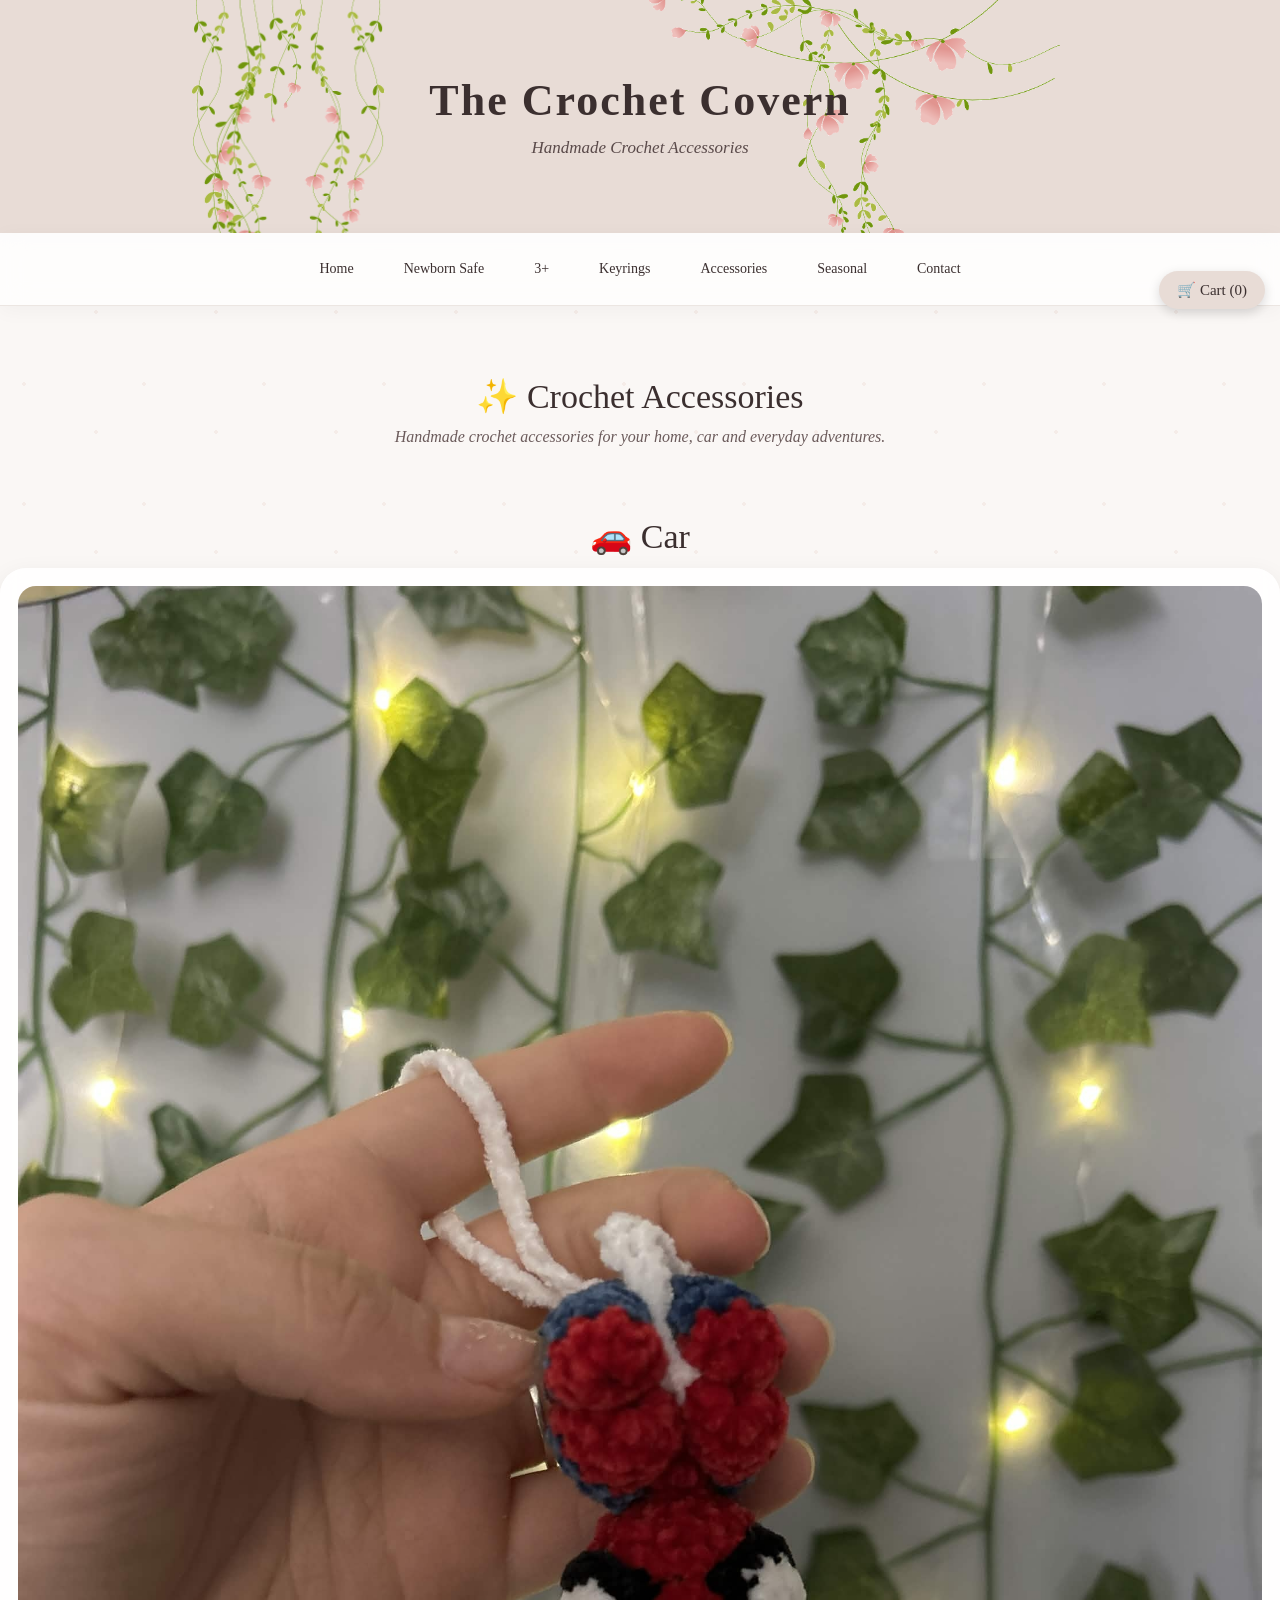
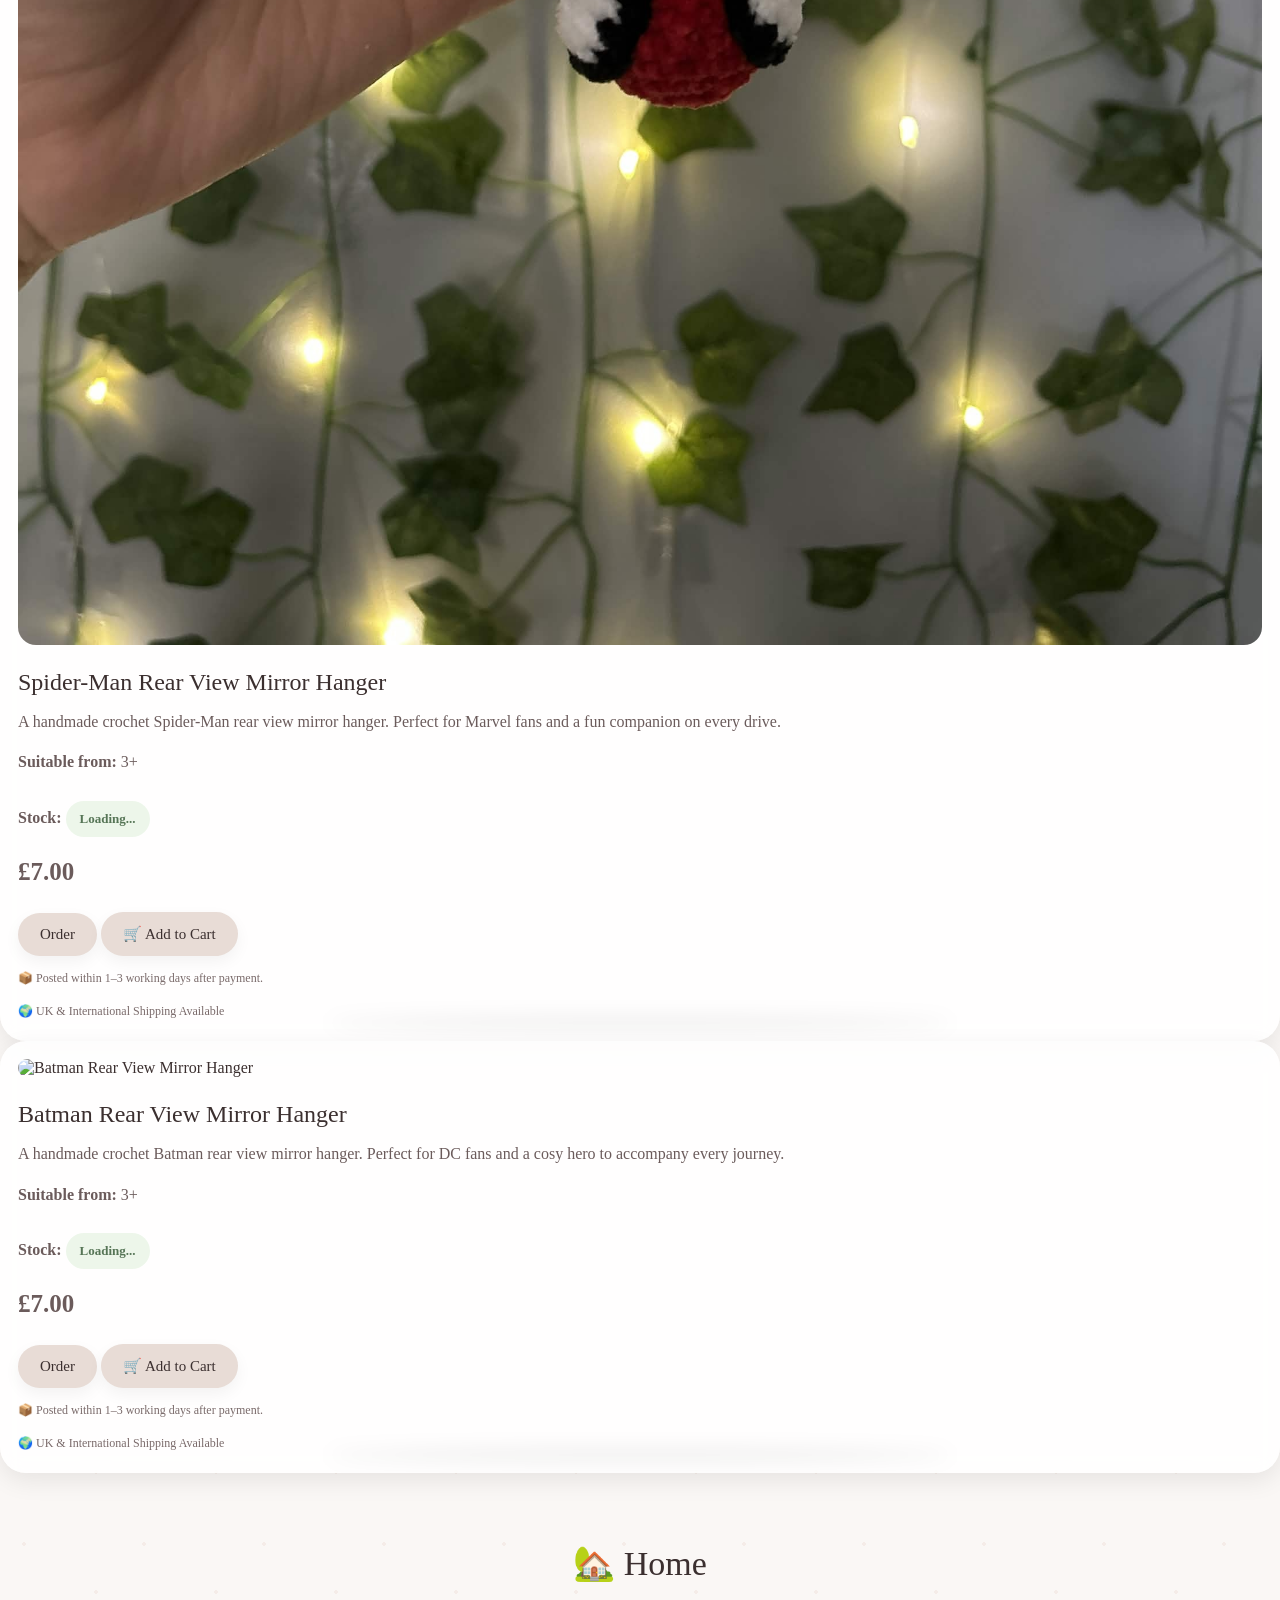
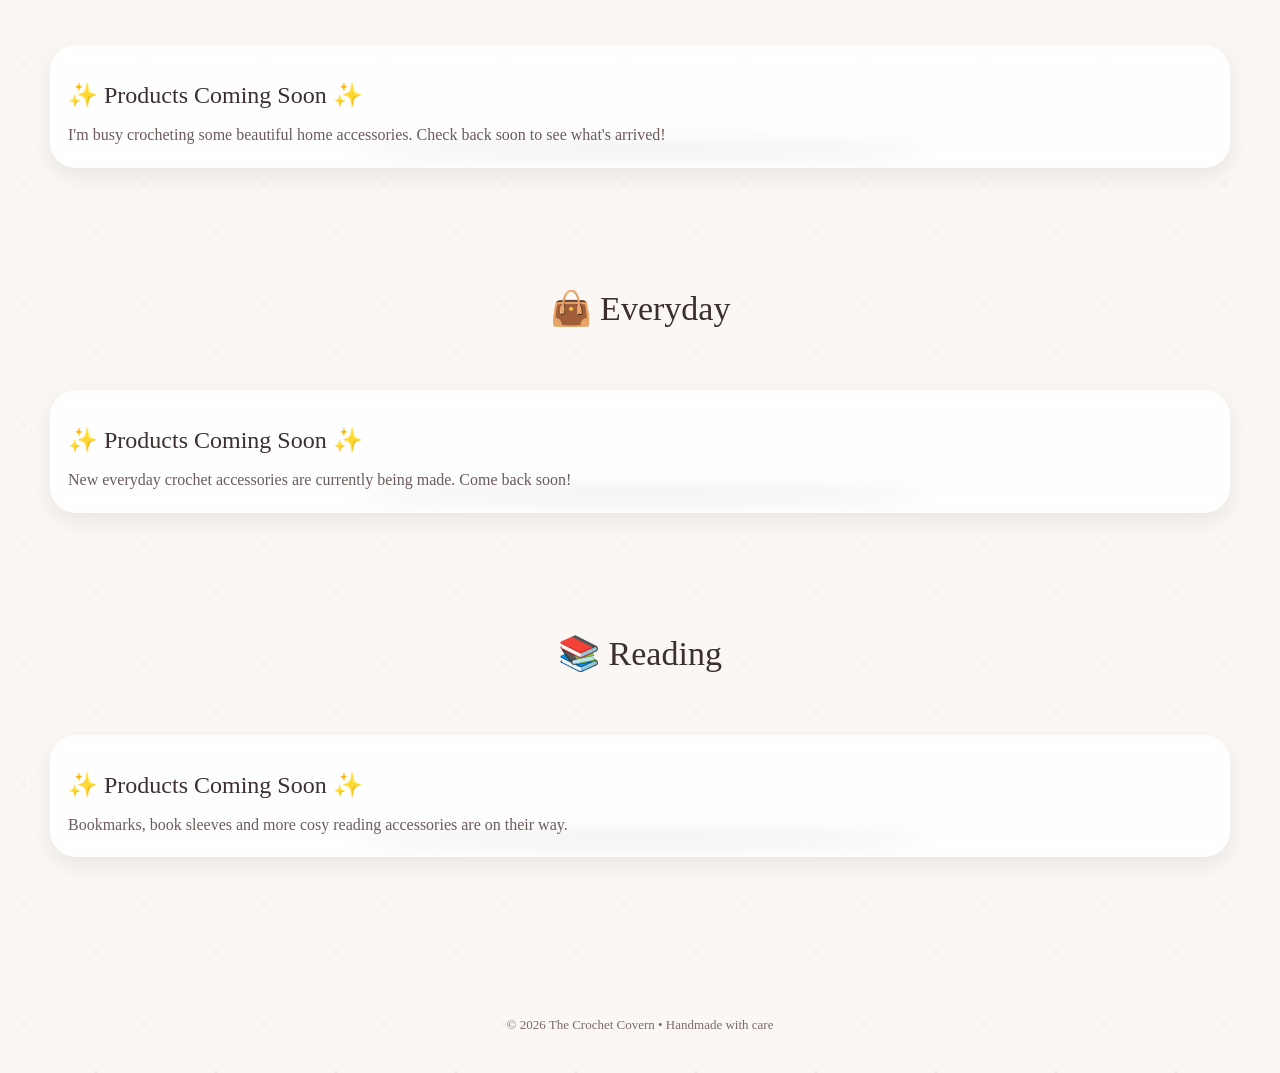
==== commit fe1449a5: "accessories.html" ====
--- a/accessories.html
+++ b/accessories.html
@@ -96,6 +96,57 @@
 
 </div>
 
+  <div class="card">
+
+<div class="photo-slider">
+<img src="images/batman-hanger.jpg" alt="Batman Rear View Mirror Hanger">
+</div>
+
+<h3>Batman Rear View Mirror Hanger</h3>
+
+<p>
+A handmade crochet Batman rear view mirror hanger.
+Perfect for DC fans and a cosy hero to accompany every journey.
+</p>
+
+<p><strong>Suitable from:</strong> 3+</p>
+
+<p><strong>Stock:</strong>
+<span class="stock-badge">Loading...</span>
+</p>
+
+<p class="price">£7.00</p>
+
+<button class="btn" onclick="orderProduct(
+'Batman Rear View Mirror Hanger',
+'7.00',
+'images/batman-hanger.jpg',
+'3+',
+'Loading...'
+)">
+Order
+</button>
+
+<button class="btn" onclick="addToCart(
+'Batman Rear View Mirror Hanger',
+'7.00',
+'images/batman-hanger.jpg',
+'3+',
+'Loading...'
+)">
+🛒 Add to Cart
+</button>
+
+<p style="font-size:12px;color:#7a6a6a;">
+📦 Posted within 1–3 working days after payment.
+</p>
+
+<p style="font-size:12px;color:#7a6a6a;">
+🌍 UK & International Shipping Available
+</p>
+
+</div>
+
 </section>
 
 <!-- ========================= -->
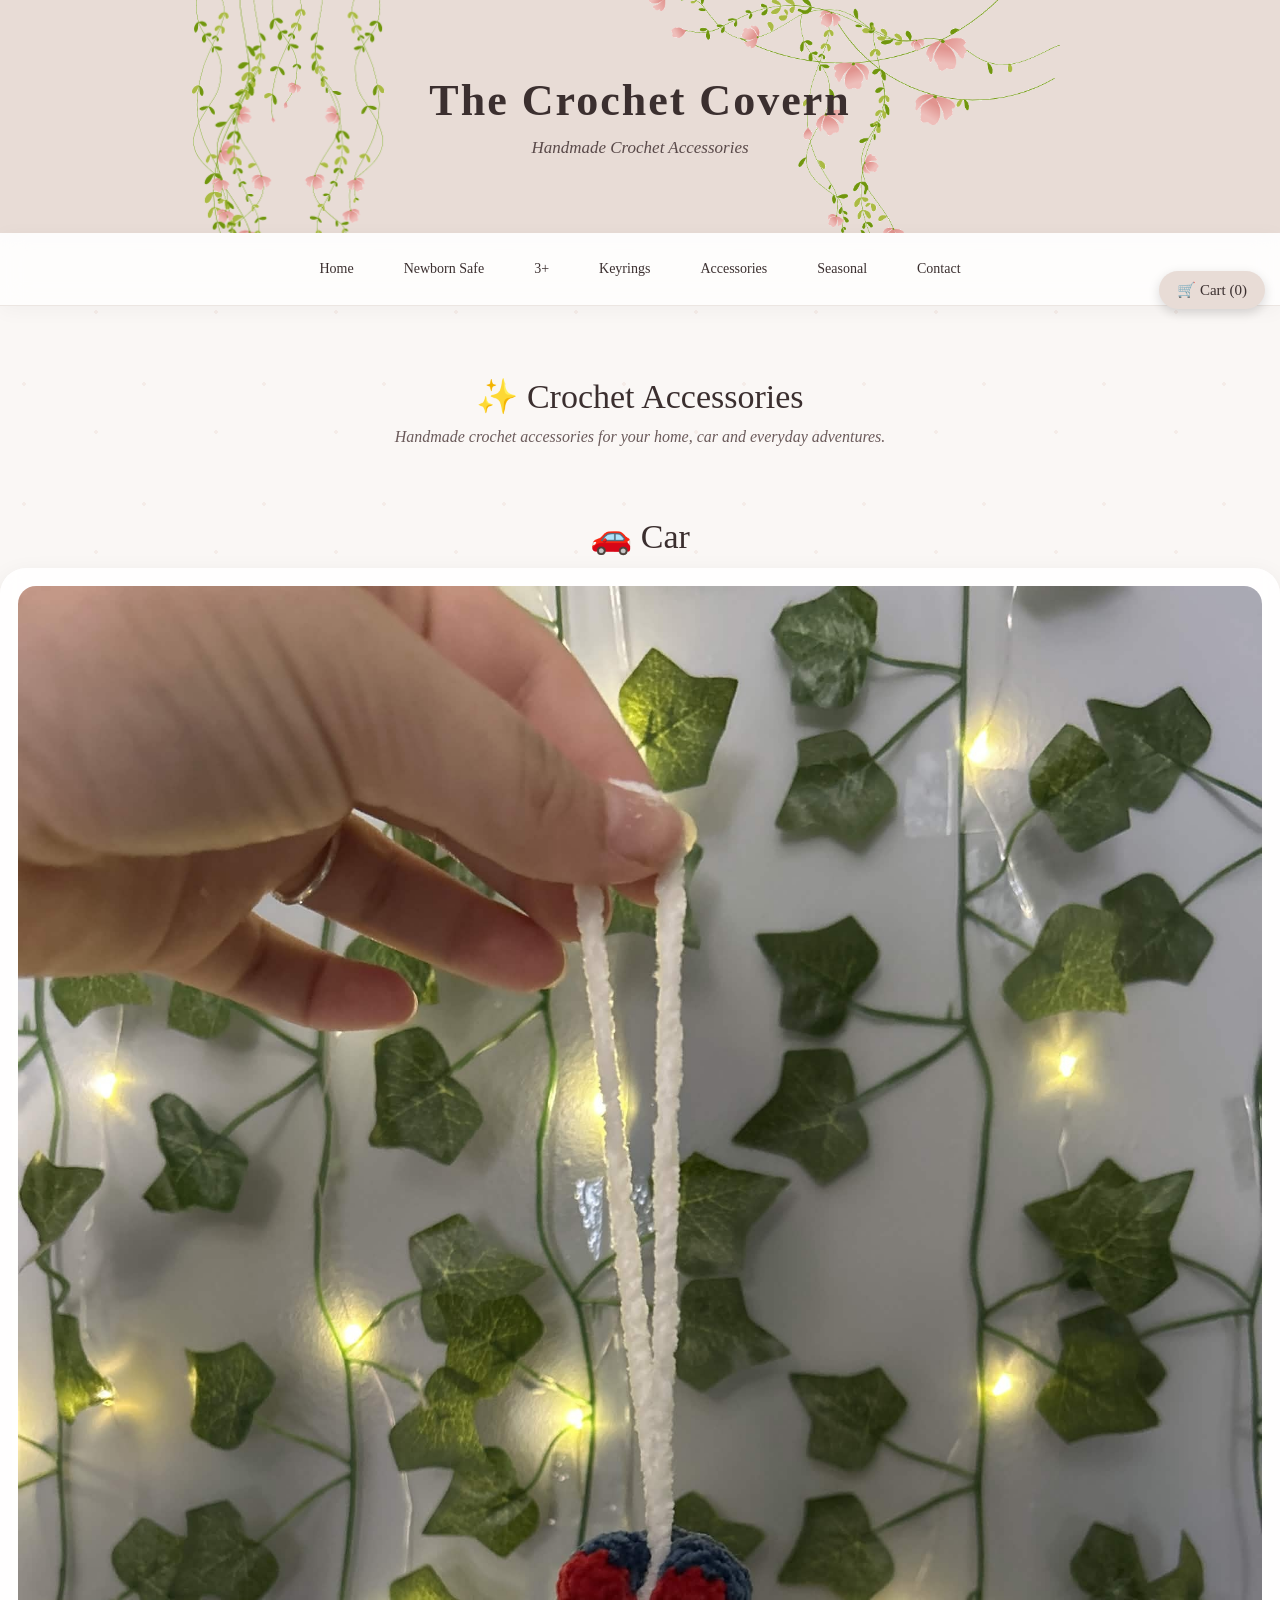
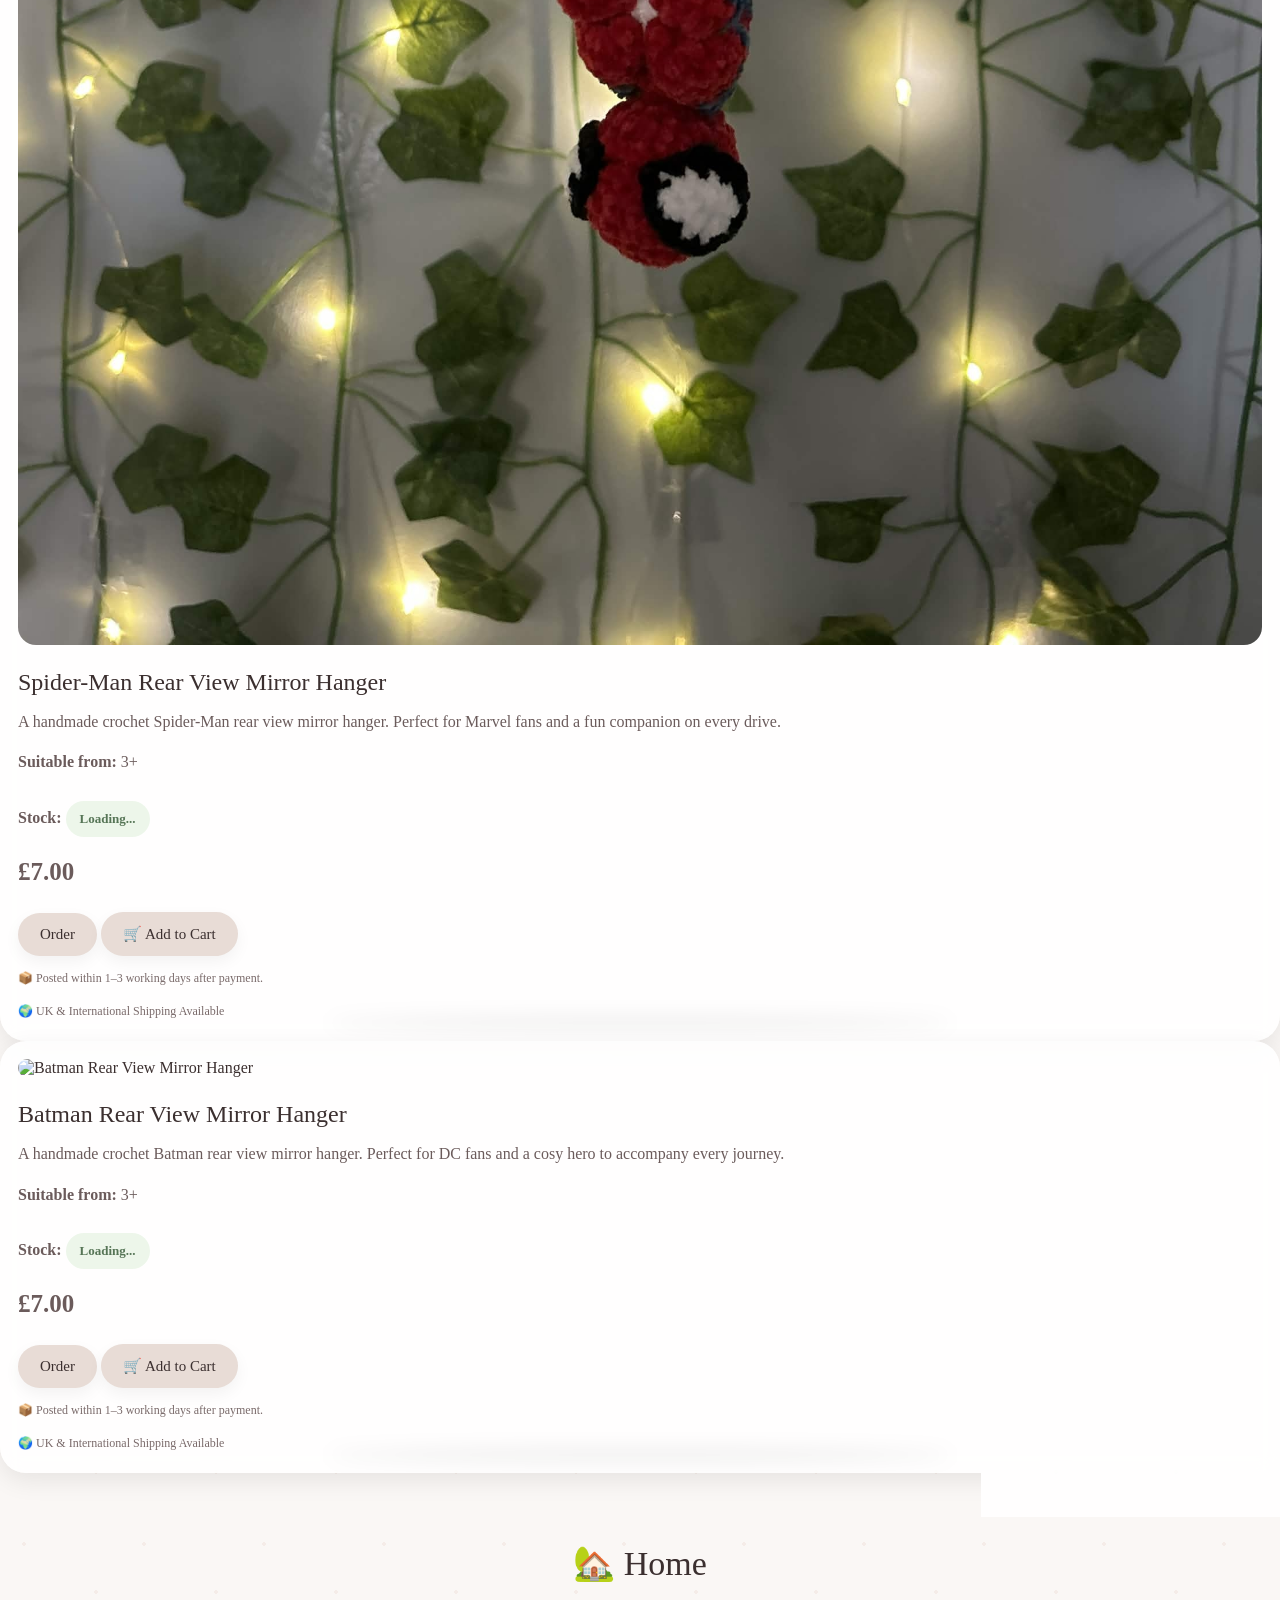
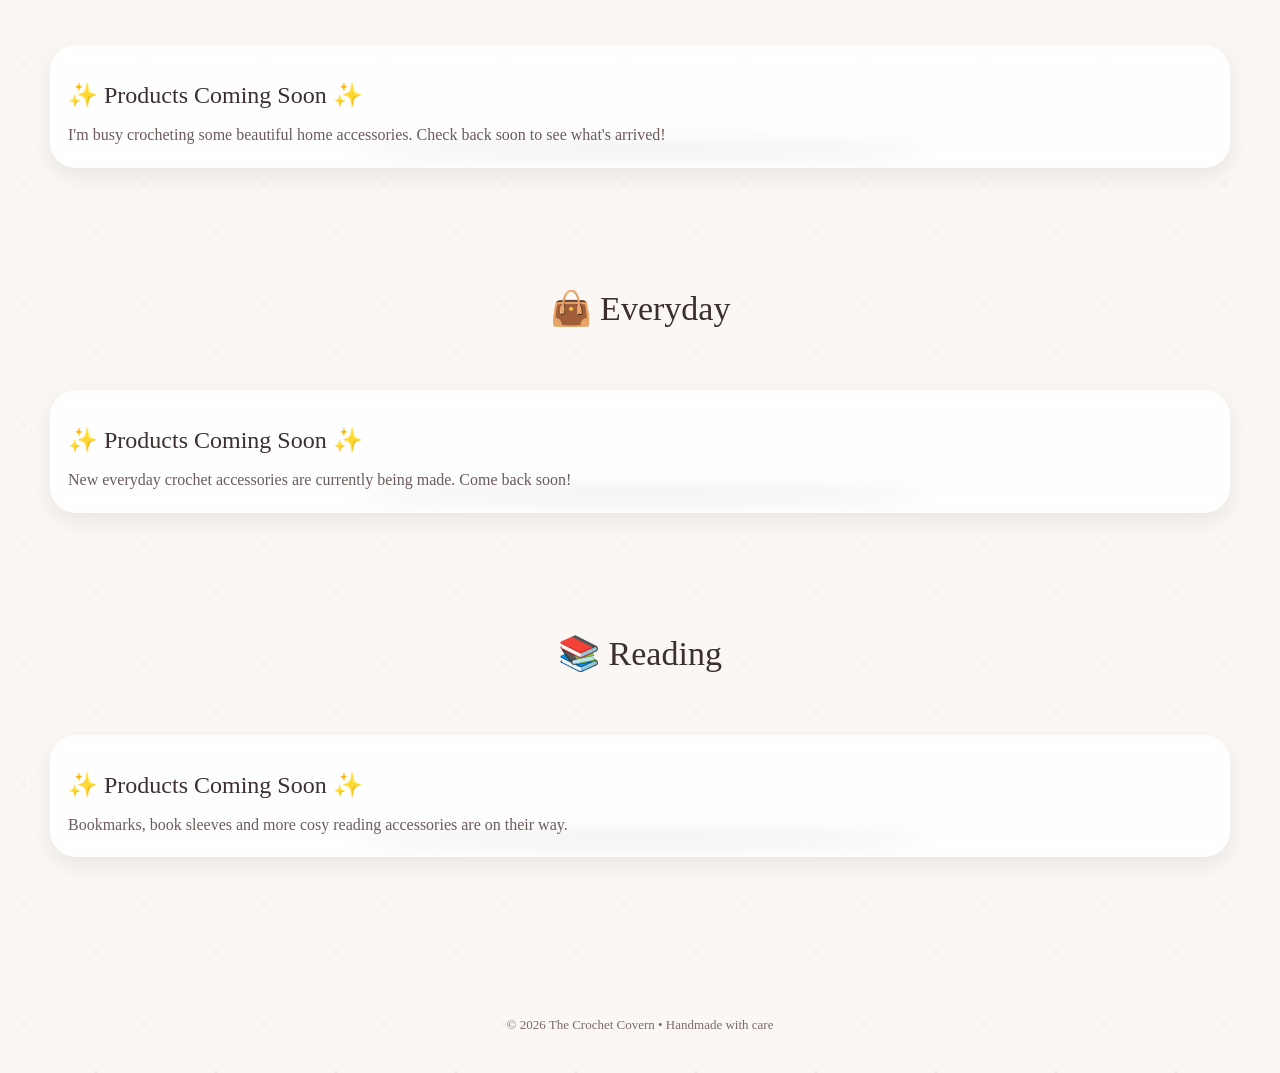
==== commit ed7f6384: "accessories.html" ====
--- a/accessories.html
+++ b/accessories.html
@@ -48,7 +48,7 @@
 <div class="card">
 
 <div class="photo-slider">
-<img src="images/spiderman-hanger.jpg" alt="Spider-Man Rear View Mirror Hanger">
+<img src="images/spiderman-hanger-2.jpg" alt="Spider-Man Rear View Mirror Hanger">
 </div>
 
 <h3>Spider-Man Rear View Mirror Hanger</h3>
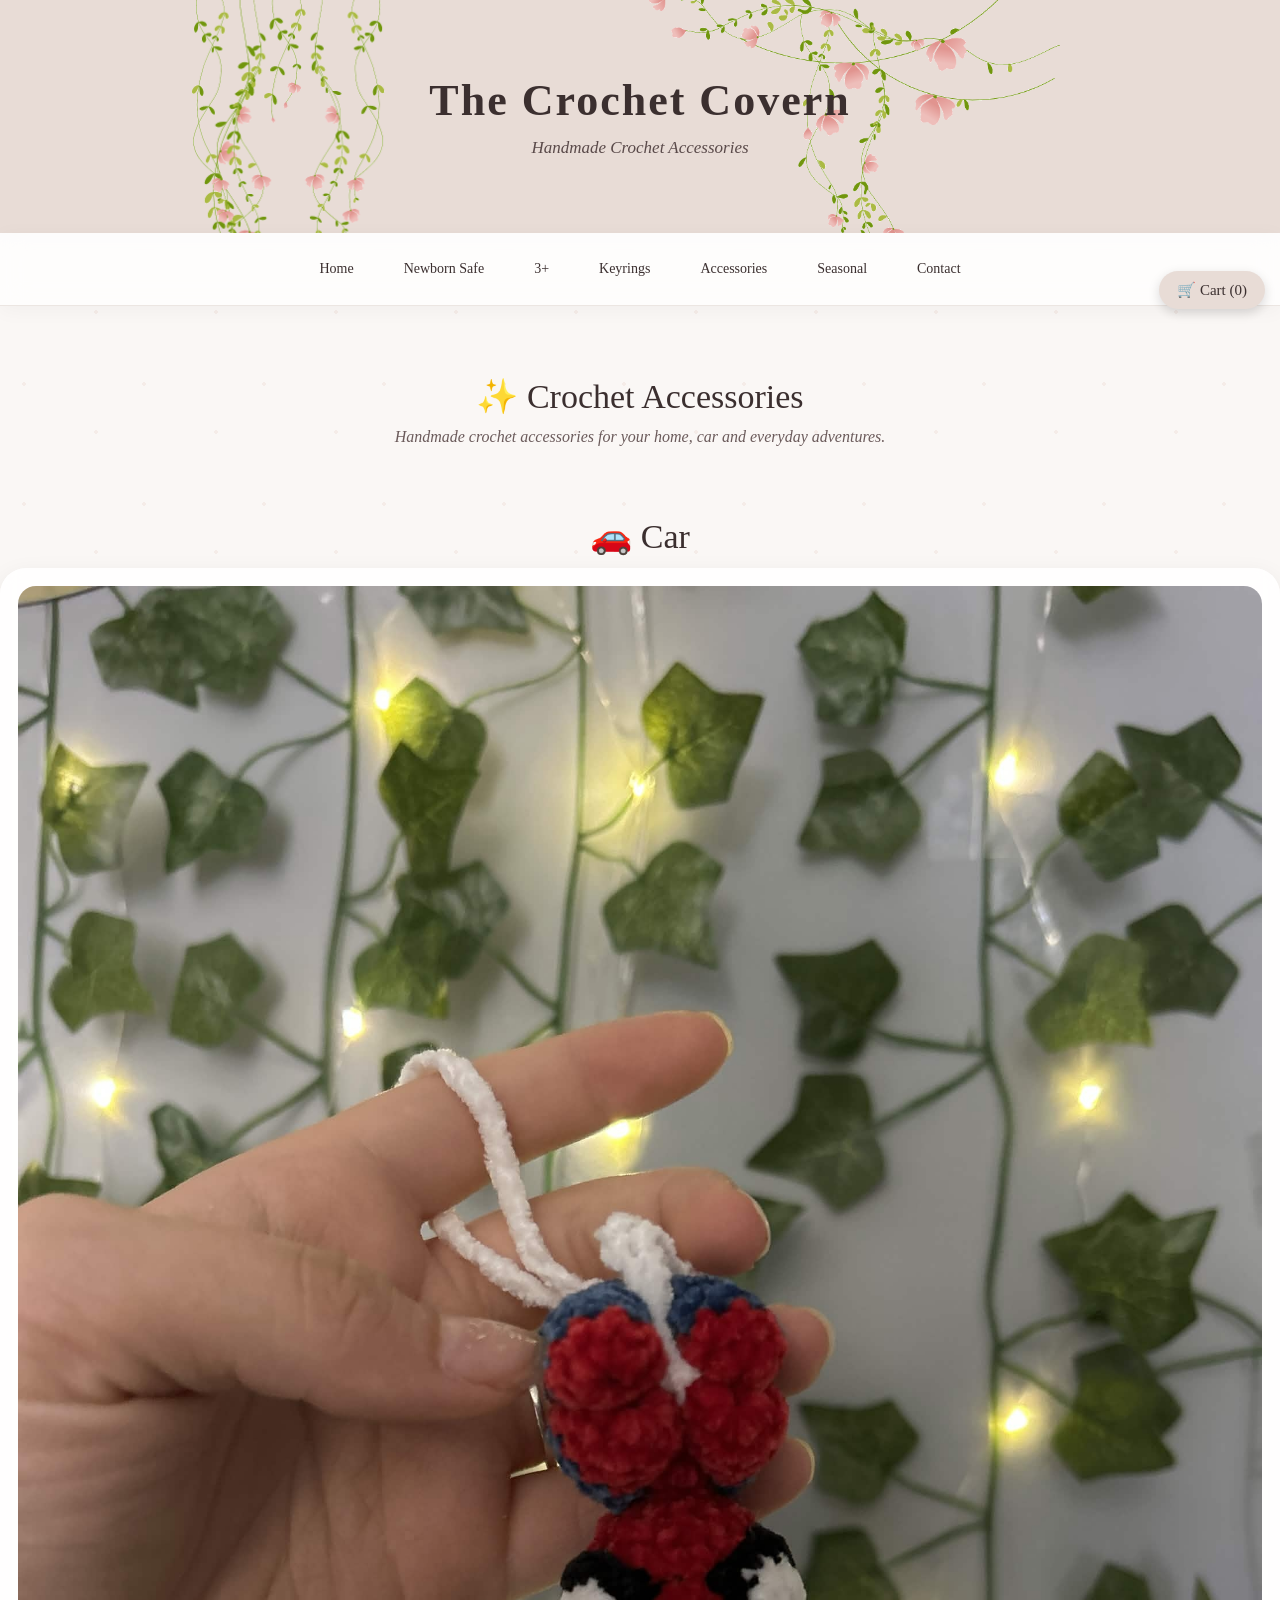
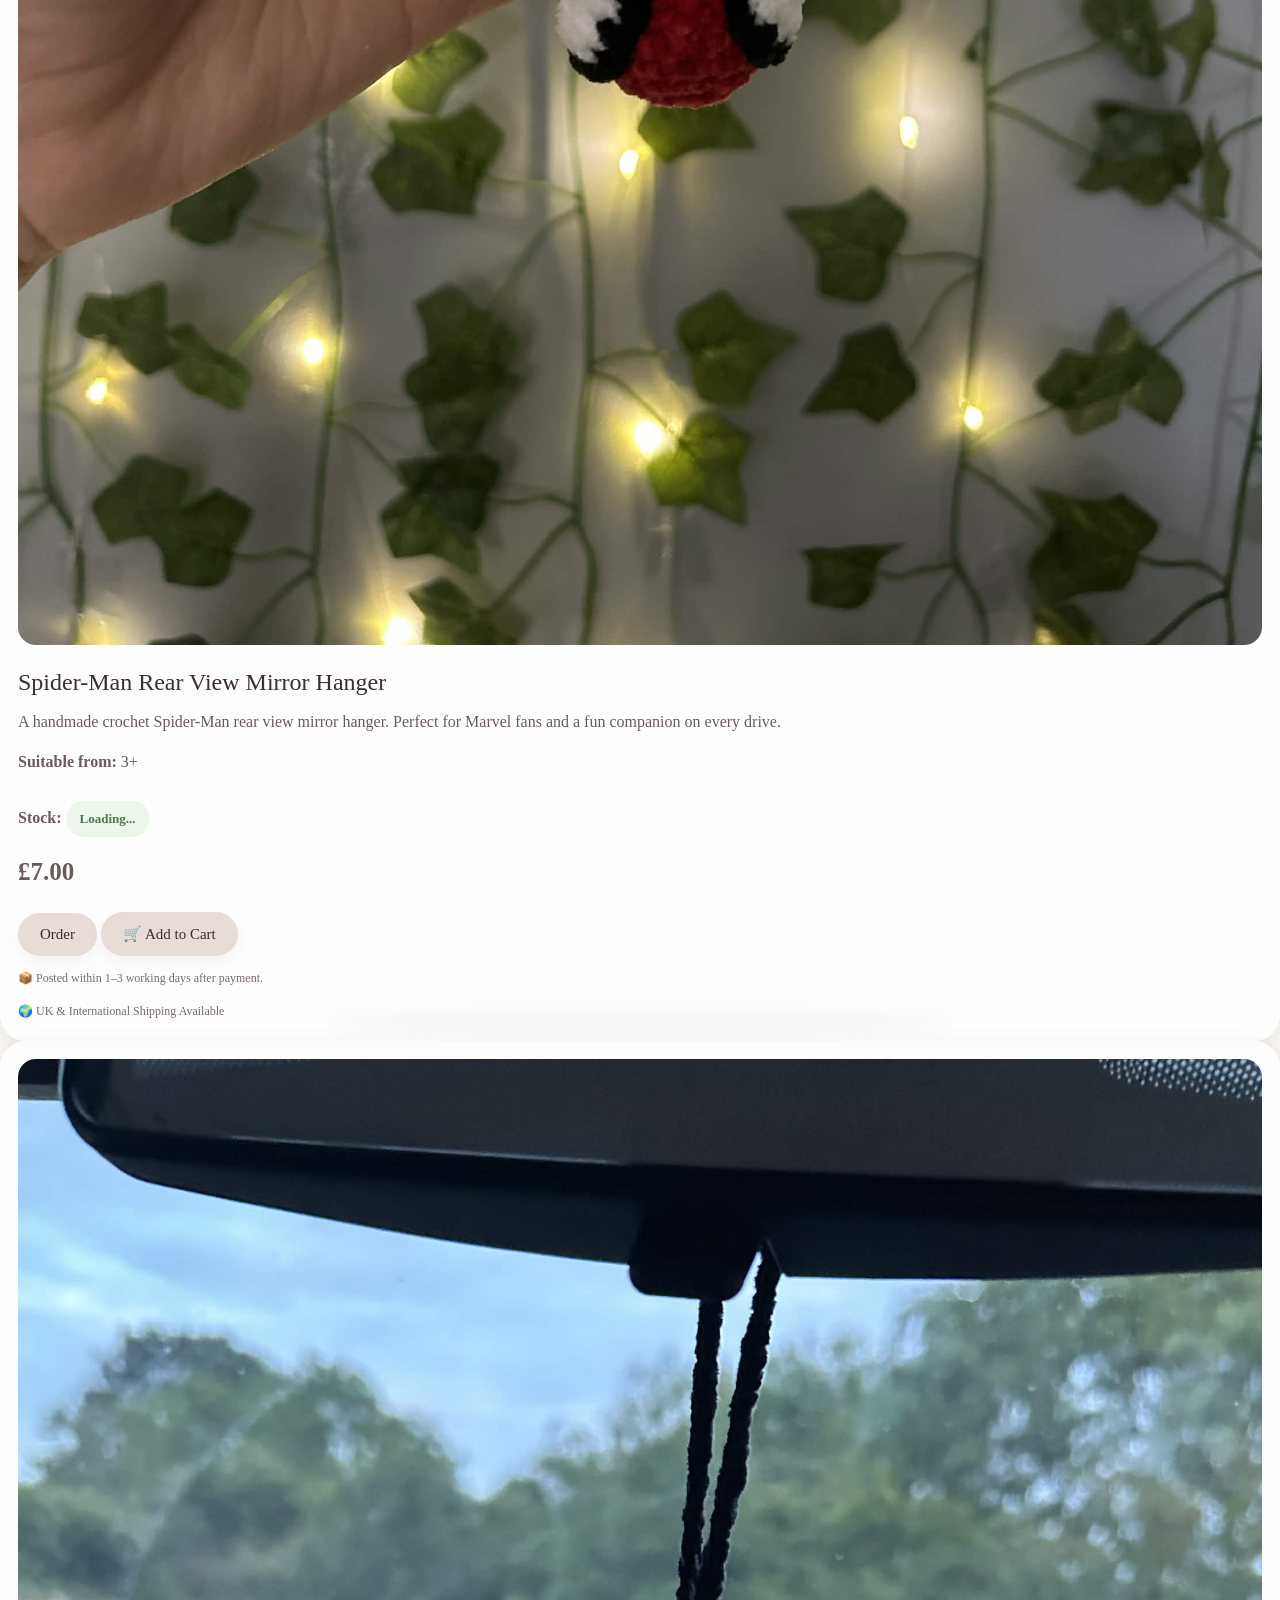
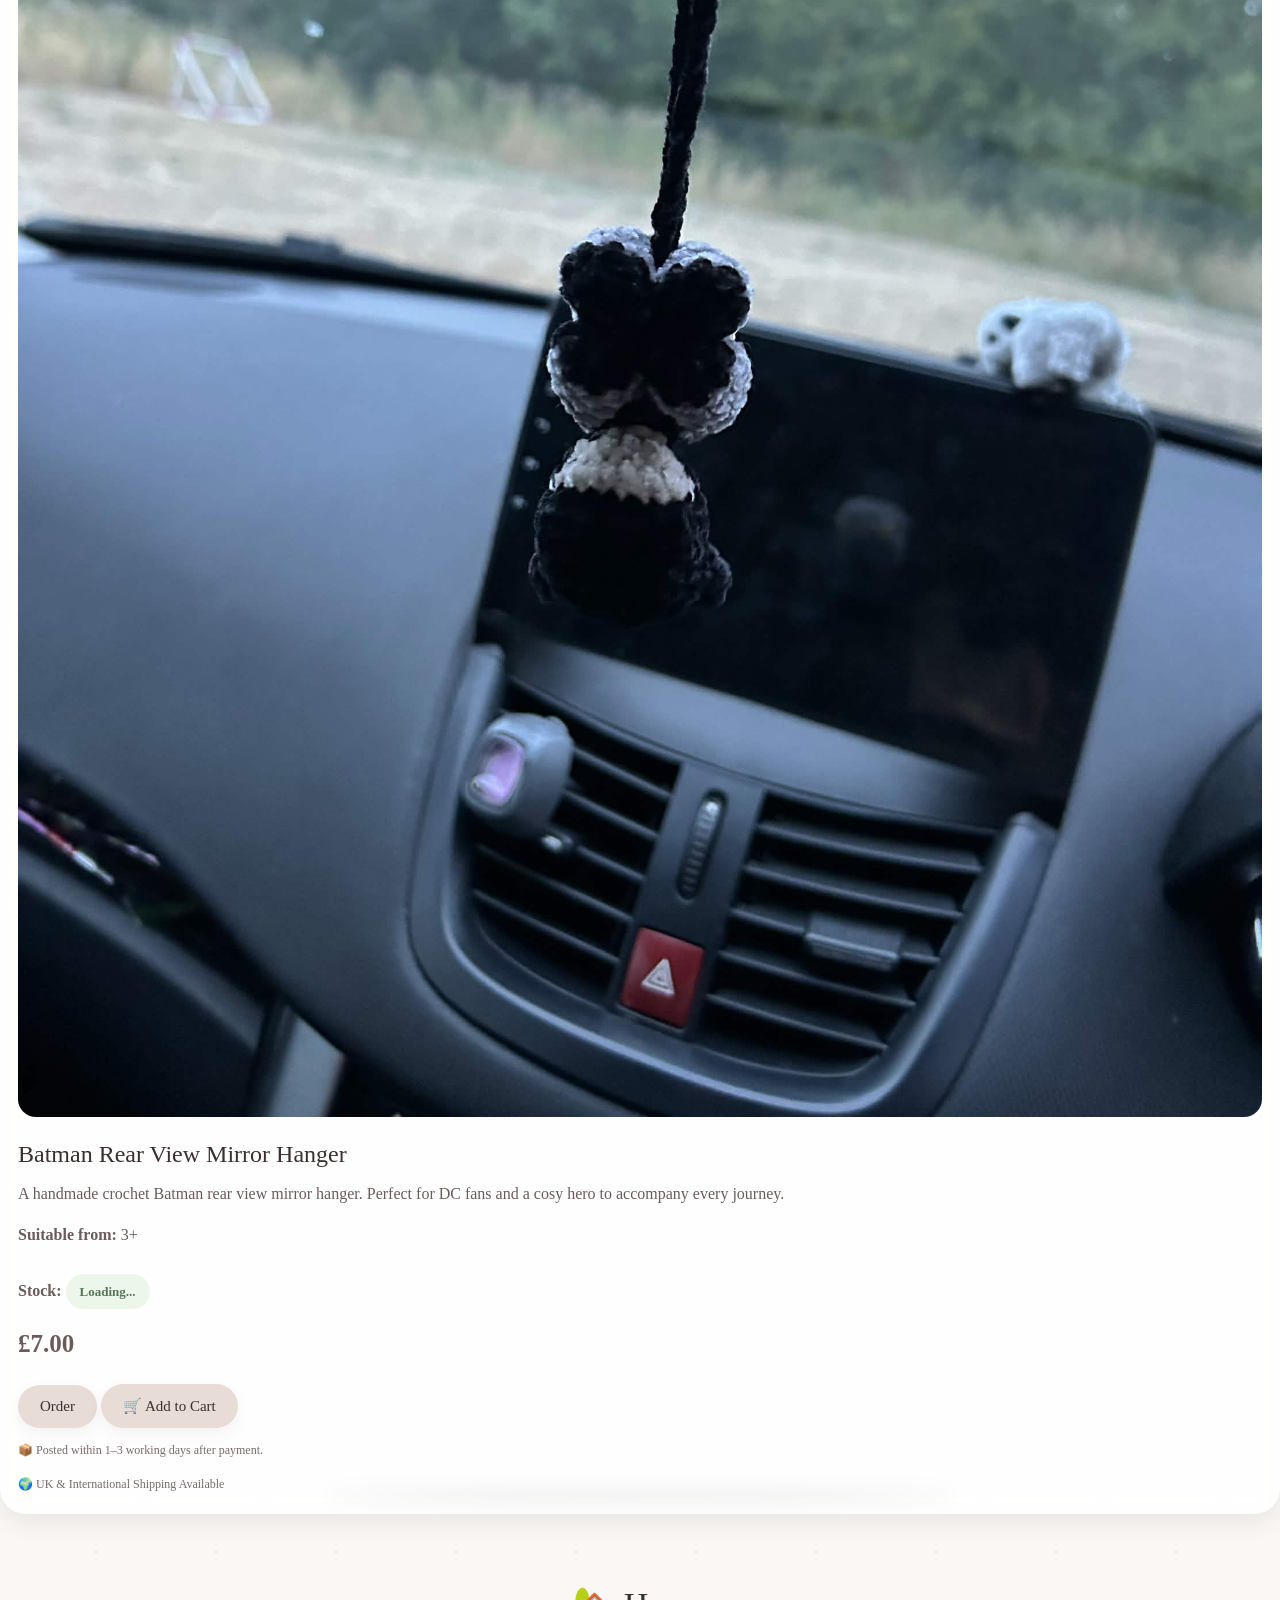
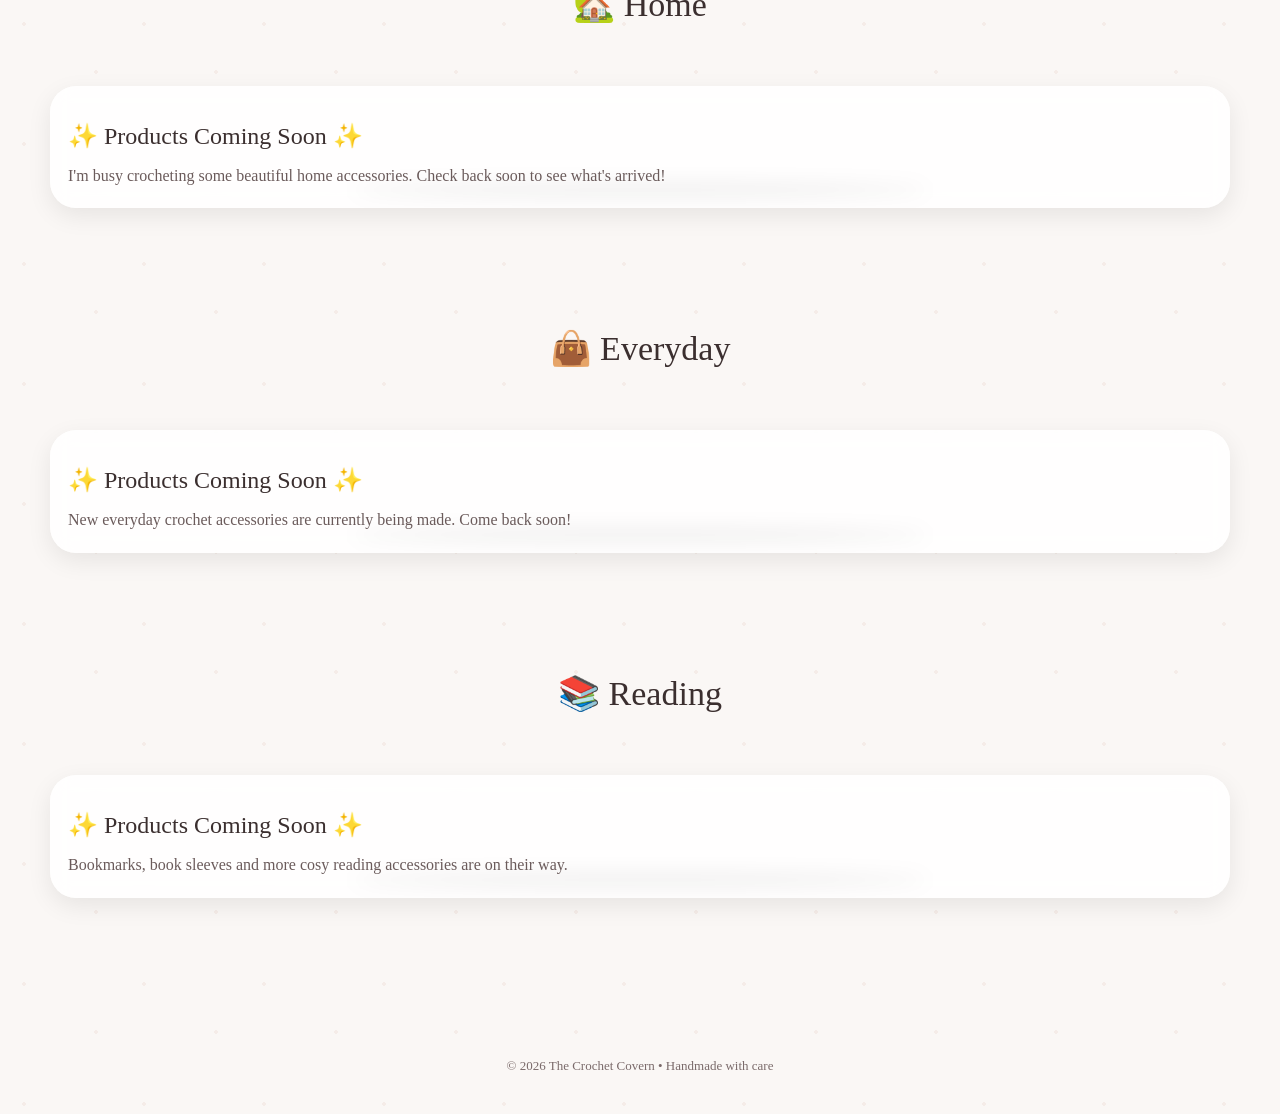
==== commit 6eb57e50: "accessories.html" ====
--- a/accessories.html
+++ b/accessories.html
@@ -48,6 +48,8 @@
 <div class="card">
 
 <div class="photo-slider">
+<img src="images/spiderman-hanger.jpg" alt="Spider-Man Rear View Mirror Hanger">
+<img src="images/spiderman-hanger-1.jpg" alt="Spider-Man Rear View Mirror Hanger">
 <img src="images/spiderman-hanger-2.jpg" alt="Spider-Man Rear View Mirror Hanger">
 </div>
 
@@ -71,7 +73,7 @@
 '7.00',
 'images/spiderman-hanger.jpg',
 '3+',
-'Loading...'
+'2 available'
 )">
 Order
 </button>
@@ -81,7 +83,7 @@
 '7.00',
 'images/spiderman-hanger.jpg',
 '3+',
-'Loading...'
+'2 available'
 )">
 🛒 Add to Cart
 </button>
@@ -122,7 +124,7 @@
 '7.00',
 'images/batman-hanger.jpg',
 '3+',
-'Loading...'
+'1 available'
 )">
 Order
 </button>
@@ -132,7 +134,7 @@
 '7.00',
 'images/batman-hanger.jpg',
 '3+',
-'Loading...'
+'1 available'
 )">
 🛒 Add to Cart
 </button>
--- a/style.css
+++ b/style.css
@@ -1750,3 +1750,18 @@
 transform:translateY(-2px);
 
 }
+
+/* Accessories product layout */
+.products-grid,
+.shop-grid,
+.product-grid {
+    display: grid;
+    grid-template-columns: repeat(auto-fit, minmax(250px, 1fr));
+    gap: 25px;
+    align-items: start;
+}
+
+/* Individual product cards */
+.card {
+    height: 100%;
+}
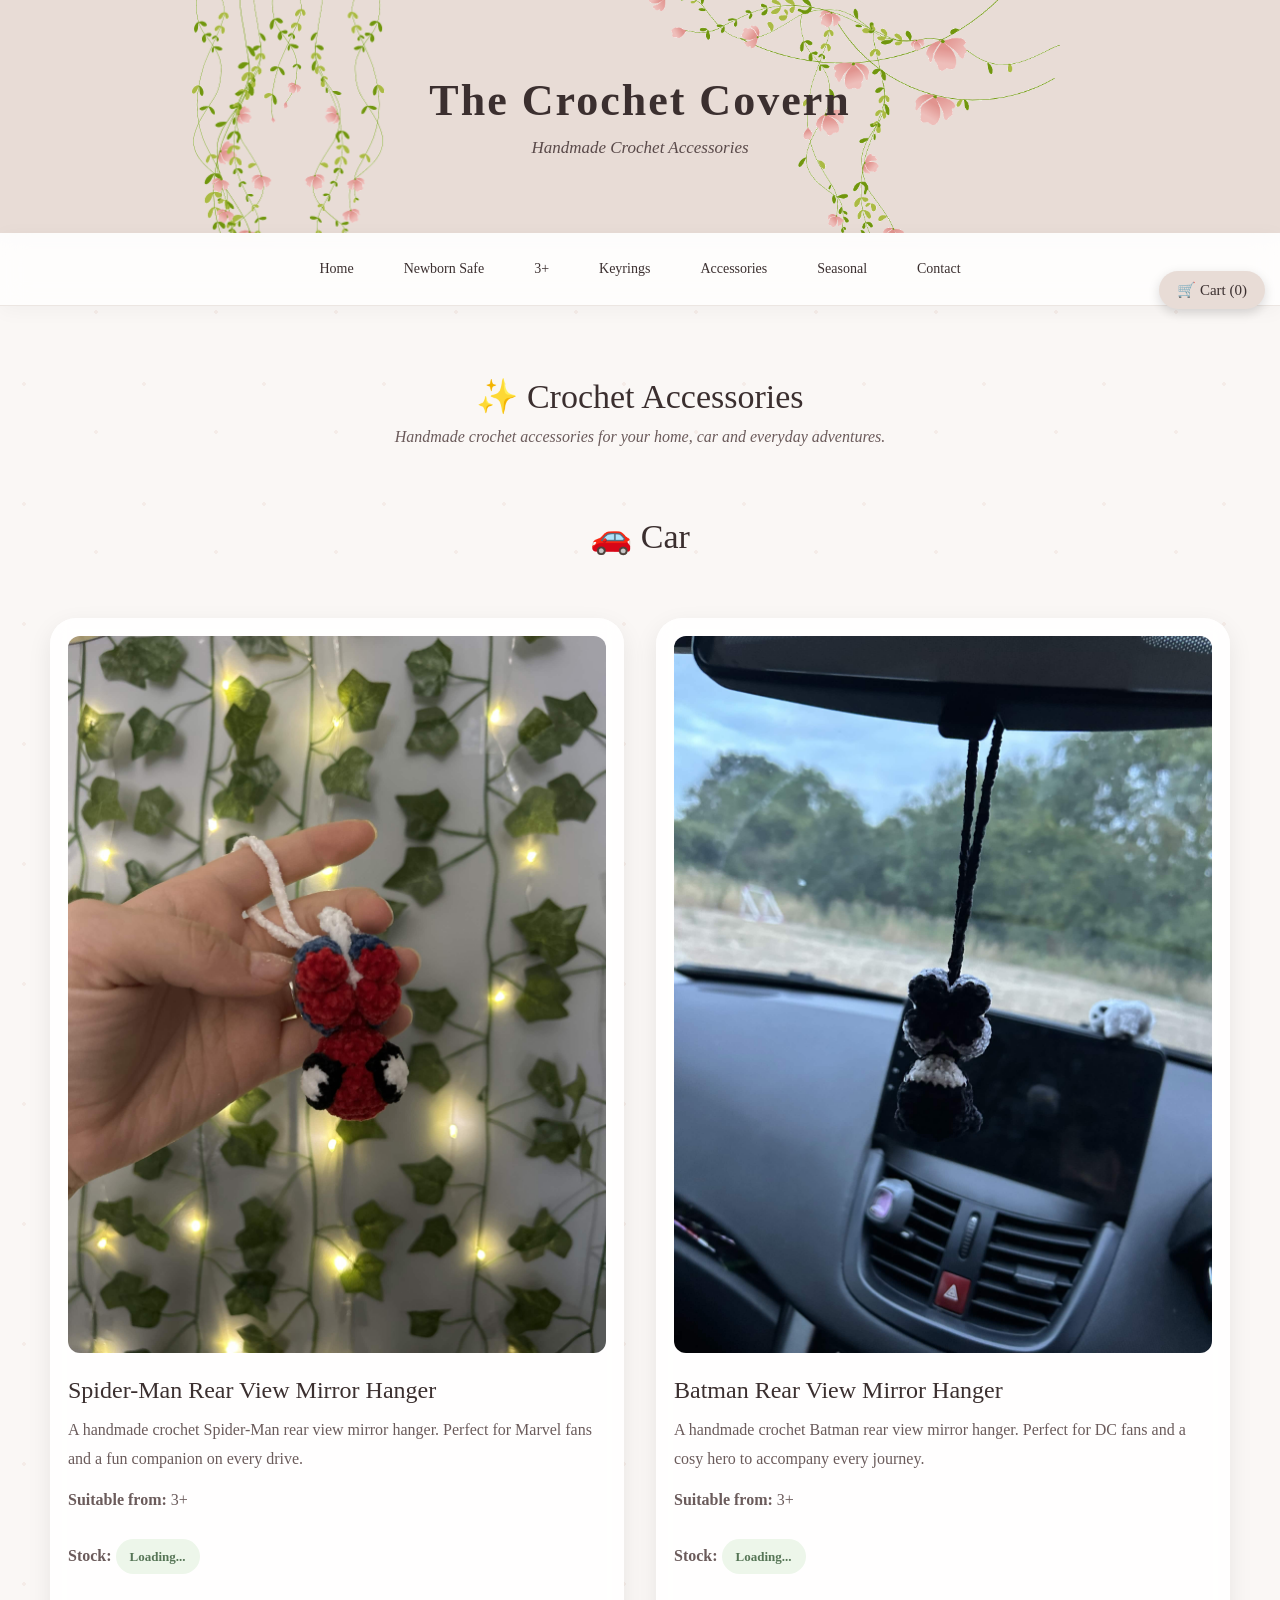
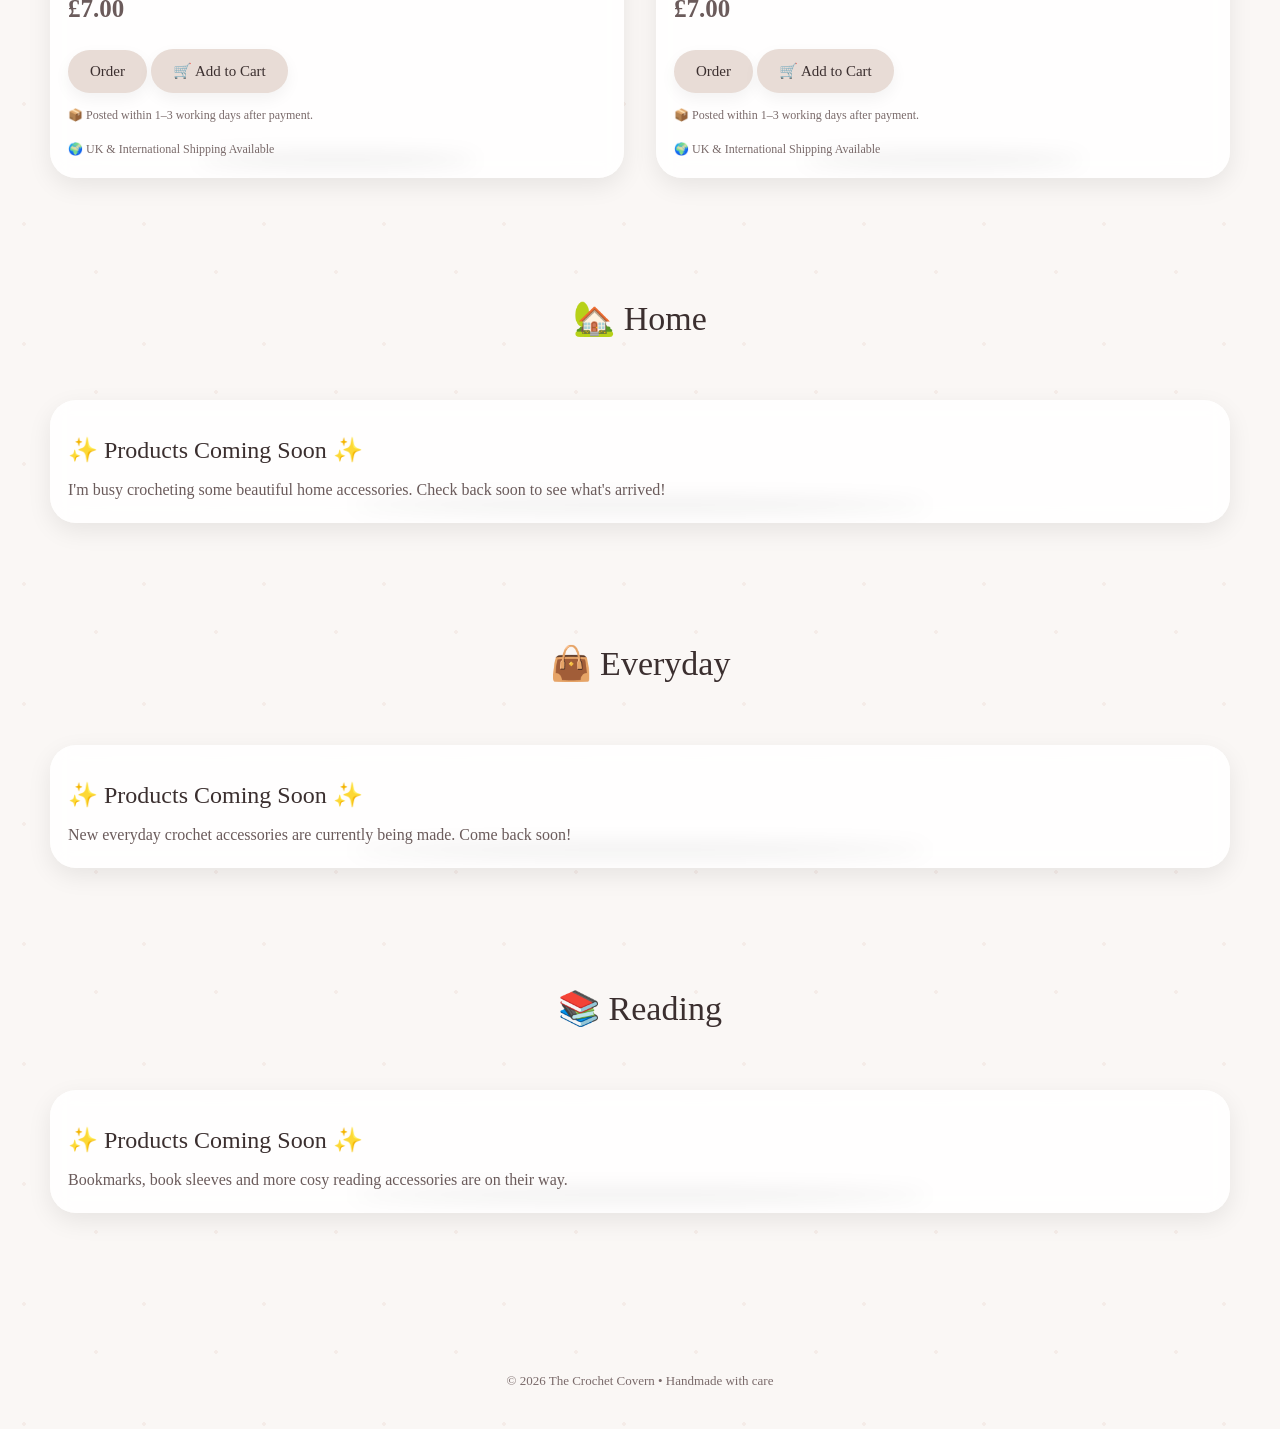
==== commit 3e3a9661: "accessories.html" ====
--- a/accessories.html
+++ b/accessories.html
@@ -45,107 +45,87 @@
 
 <h2 class="section-title">🚗 Car</h2>
 
-<div class="card">
-
-<div class="photo-slider">
-<img src="images/spiderman-hanger.jpg" alt="Spider-Man Rear View Mirror Hanger">
-<img src="images/spiderman-hanger-1.jpg" alt="Spider-Man Rear View Mirror Hanger">
-<img src="images/spiderman-hanger-2.jpg" alt="Spider-Man Rear View Mirror Hanger">
-</div>
-
-<h3>Spider-Man Rear View Mirror Hanger</h3>
-
-<p>
-A handmade crochet Spider-Man rear view mirror hanger.
-Perfect for Marvel fans and a fun companion on every drive.
-</p>
-
-<p><strong>Suitable from:</strong> 3+</p>
-
-<p><strong>Stock:</strong>
-<span class="stock-badge">Loading...</span>
-</p>
-
-<p class="price">£7.00</p>
-
-<button class="btn" onclick="orderProduct(
-'Spider-Man Rear View Mirror Hanger',
-'7.00',
-'images/spiderman-hanger.jpg',
-'3+',
-'2 available'
-)">
-Order
-</button>
-
-<button class="btn" onclick="addToCart(
-'Spider-Man Rear View Mirror Hanger',
-'7.00',
-'images/spiderman-hanger.jpg',
-'3+',
-'2 available'
-)">
-🛒 Add to Cart
-</button>
-
-<p style="font-size:12px;color:#7a6a6a;">
-📦 Posted within 1–3 working days after payment.
-</p>
-
-<p style="font-size:12px;color:#7a6a6a;">
-🌍 UK & International Shipping Available
-</p>
-
-</div>
-
-  <div class="card">
-
-<div class="photo-slider">
-<img src="images/batman-hanger.jpg" alt="Batman Rear View Mirror Hanger">
-</div>
-
-<h3>Batman Rear View Mirror Hanger</h3>
-
-<p>
-A handmade crochet Batman rear view mirror hanger.
-Perfect for DC fans and a cosy hero to accompany every journey.
-</p>
-
-<p><strong>Suitable from:</strong> 3+</p>
-
-<p><strong>Stock:</strong>
-<span class="stock-badge">Loading...</span>
-</p>
-
-<p class="price">£7.00</p>
-
-<button class="btn" onclick="orderProduct(
-'Batman Rear View Mirror Hanger',
-'7.00',
-'images/batman-hanger.jpg',
-'3+',
-'1 available'
-)">
-Order
-</button>
-
-<button class="btn" onclick="addToCart(
-'Batman Rear View Mirror Hanger',
-'7.00',
-'images/batman-hanger.jpg',
-'3+',
-'1 available'
-)">
-🛒 Add to Cart
-</button>
-
-<p style="font-size:12px;color:#7a6a6a;">
-📦 Posted within 1–3 working days after payment.
-</p>
-
-<p style="font-size:12px;color:#7a6a6a;">
-🌍 UK & International Shipping Available
-</p>
+<section class="products">
+
+<div class="card">
+
+  <div class="photo-slider">
+    <img src="images/spiderman-hanger.jpg" alt="Spider-Man Rear View Mirror Hanger">
+    <img src="images/spiderman-hanger-1.jpg" alt="Spider-Man Rear View Mirror Hanger">
+    <img src="images/spiderman-hanger-2.jpg" alt="Spider-Man Rear View Mirror Hanger">
+  </div>
+
+  <h3>Spider-Man Rear View Mirror Hanger</h3>
+
+  <p>
+    A handmade crochet Spider-Man rear view mirror hanger.
+    Perfect for Marvel fans and a fun companion on every drive.
+  </p>
+
+  <p><strong>Suitable from:</strong> 3+</p>
+
+  <p>
+    <strong>Stock:</strong>
+    <span class="stock-badge">Loading...</span>
+  </p>
+
+  <p class="price">£7.00</p>
+
+  <button class="btn" onclick="orderProduct('Spider-Man Rear View Mirror Hanger','7.00','images/spiderman-hanger.jpg','3+','2 available')">
+    Order
+  </button>
+
+  <button class="btn" onclick="addToCart('Spider-Man Rear View Mirror Hanger','7.00','images/spiderman-hanger.jpg','3+','2 available')">
+    🛒 Add to Cart
+  </button>
+
+  <p style="font-size:12px;color:#7a6a6a;">
+    📦 Posted within 1–3 working days after payment.
+  </p>
+
+  <p style="font-size:12px;color:#7a6a6a;">
+    🌍 UK & International Shipping Available
+  </p>
+
+</div>
+
+<div class="card">
+
+  <div class="photo-slider">
+    <img src="images/batman-hanger.jpg" alt="Batman Rear View Mirror Hanger">
+  </div>
+
+  <h3>Batman Rear View Mirror Hanger</h3>
+
+  <p>
+    A handmade crochet Batman rear view mirror hanger.
+    Perfect for DC fans and a cosy hero to accompany every journey.
+  </p>
+
+  <p><strong>Suitable from:</strong> 3+</p>
+
+  <p>
+    <strong>Stock:</strong>
+    <span class="stock-badge">Loading...</span>
+  </p>
+
+  <p class="price">£7.00</p>
+
+  <button class="btn" onclick="orderProduct('Batman Rear View Mirror Hanger','7.00','images/batman-hanger.jpg','3+','1 available')">
+    Order
+  </button>
+
+  <button class="btn" onclick="addToCart('Batman Rear View Mirror Hanger','7.00','images/batman-hanger.jpg','3+','1 available')">
+    🛒 Add to Cart
+  </button>
+
+  <p style="font-size:12px;color:#7a6a6a;">
+    📦 Posted within 1–3 working days after payment.
+  </p>
+
+  <p style="font-size:12px;color:#7a6a6a;">
+    🌍 UK & International Shipping Available
+  </p>
 
 </div>
 
--- a/style.css
+++ b/style.css
@@ -1765,3 +1765,17 @@
 .card {
     height: 100%;
 }
+
+.photo-slider {
+    display: flex;
+    overflow-x: auto;
+    scroll-snap-type: x mandatory;
+    gap: 10px;
+}
+
+.photo-slider img {
+    width: 100%;
+    min-width: 100%;
+    border-radius: 12px;
+    scroll-snap-align: start;
+}
